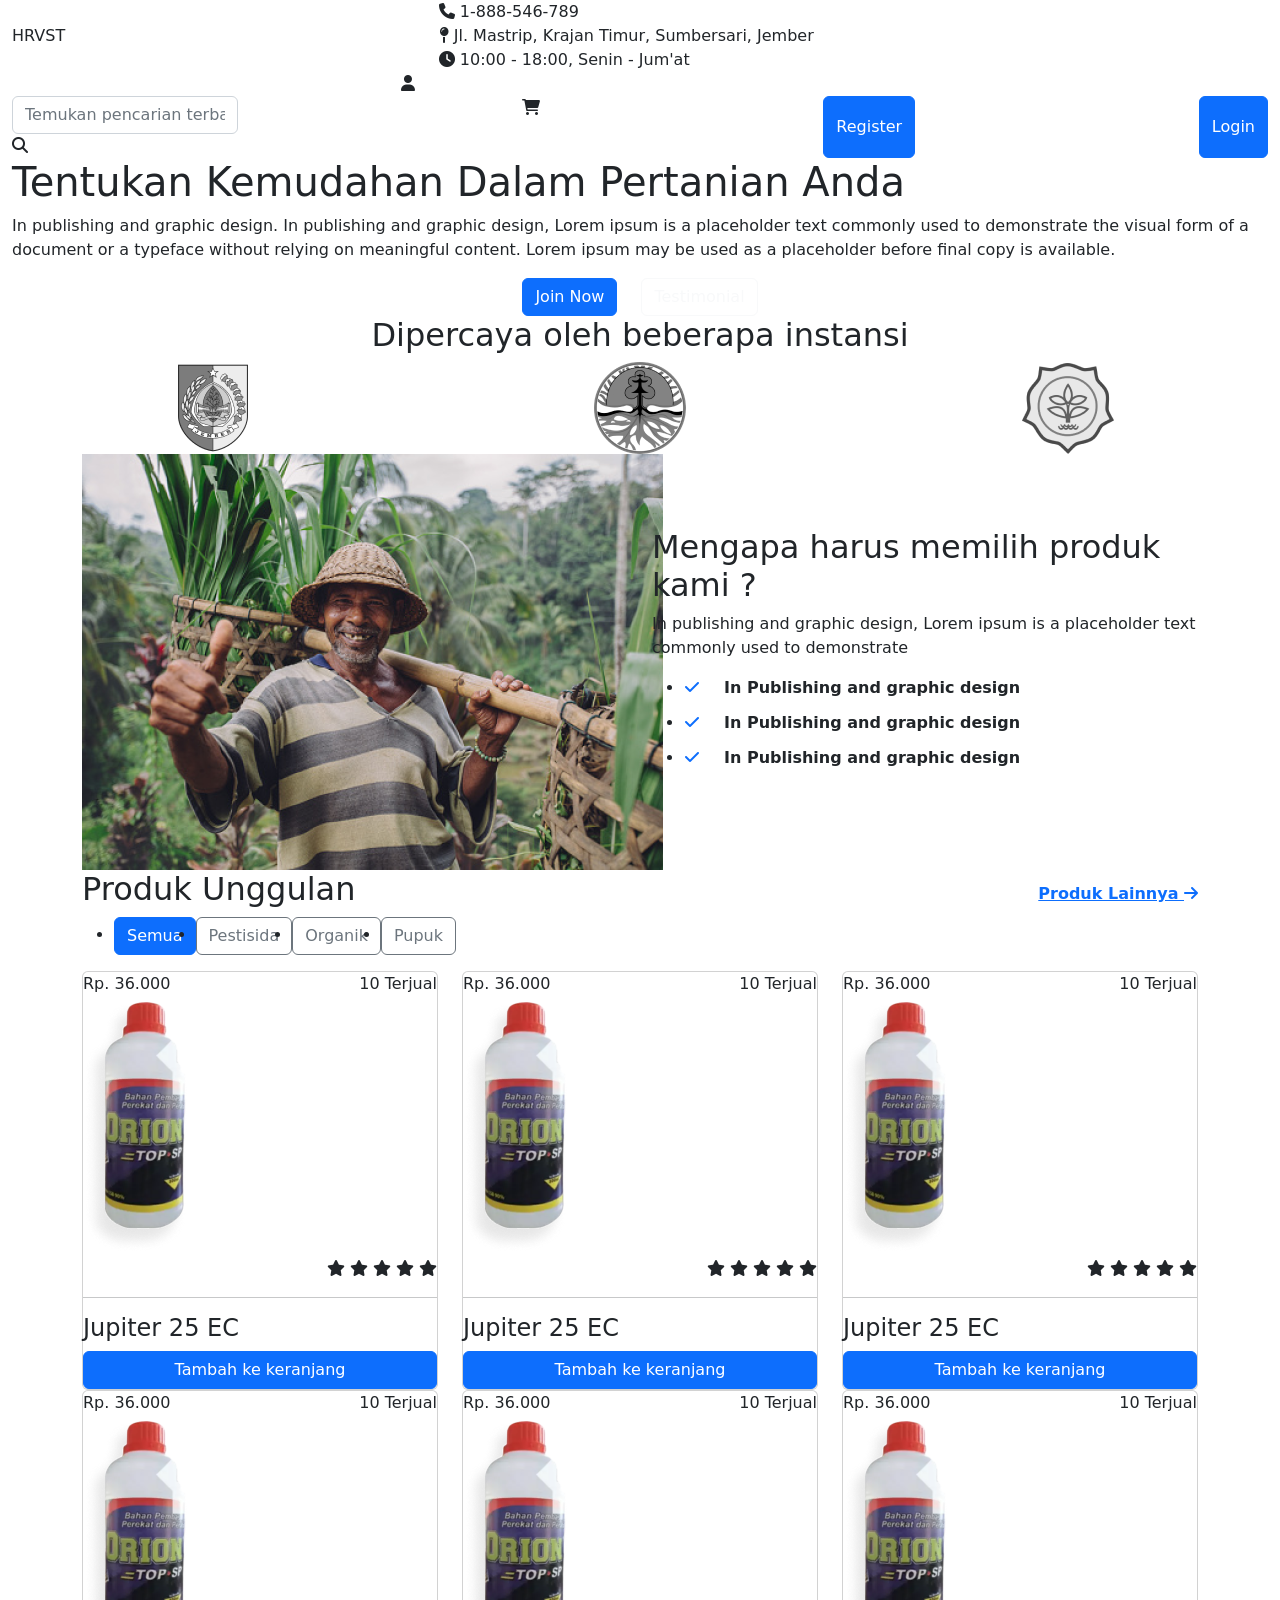
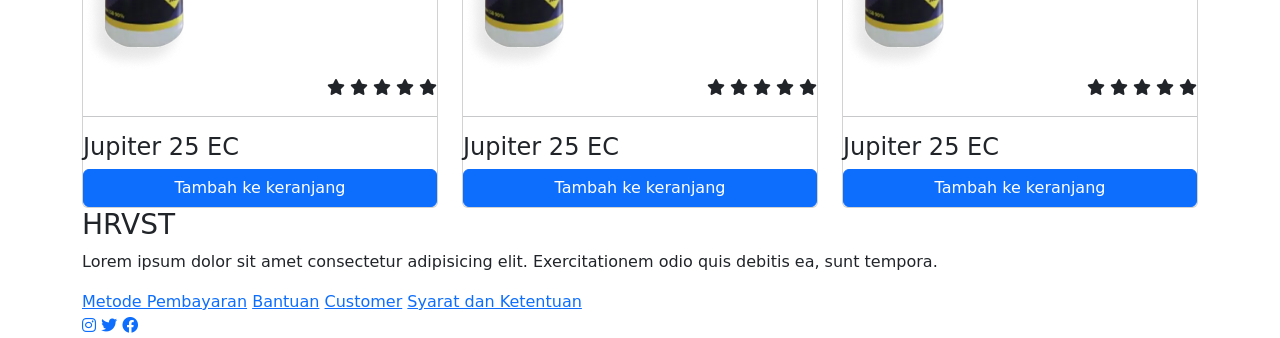
==== index.html @ 687d86bf "change permission" ====
<!DOCTYPE html>
<html lang="en">

<head>
    <meta charset="UTF-8">
    <meta http-equiv="X-UA-Compatible" content="IE=edge">
    <meta name="viewport" content="width=device-width, initial-scale=1.0">
    <title>Beranda | E-Commerce</title>
    <!-- Stylesheets -->
    <link rel="stylesheet" href="./dist/fontawesome/css/fontawesome.css">
    <link rel="stylesheet" href="./dist/fontawesome/css/brands.css">
    <link rel="stylesheet" href="./dist/fontawesome/css/solid.css">
    <link rel="stylesheet" href="./dist/bootstrap/css/bootstrap.css">
    <link rel="stylesheet" href="./styles.css">

    <!-- Scripts -->
    <script src="./dist/bootstrap/js/bootstrap.min.js"></script>
</head>

<body>
    <header id="header">
        <div class="container-fluid mx-auto">
            <div class="topbar row align-items-center justify-content-between">
                <div class="col-lg-4 col-4 ">
                    <div class="logo">HRVST</div>
                </div>
                <div class="col-lg-8  header-info-list">
                    <div class="header-info-item">
                        <i class="fa fa-phone"></i>
                        <span>1-888-546-789</span>
                    </div>
                    <div class="header-info-item">
                        <i class="fa fa-map-pin"></i>
                        <span>Jl. Mastrip, Krajan Timur, Sumbersari, Jember</span>
                    </div>
                    <div class="header-info-item">
                        <i class="fa fa-clock"></i>
                        <span> 10:00 - 18:00, Senin - Jum'at</span>
                    </div>
                </div>
                <div class="col-lg-4 col-4 text-end lg-hidden">
                    <span class="avatar-dropdown">
                        <i class="fa fa-user"></i>
                    </span>
                </div>
            </div>
        </div>
    </header>
    <main id="home">
        <section class="hero">
            <div class="container-fluid">
                <div class="hero-topbar row">
                    <div class="col-lg-12 d-flex justify-content-between">
                        <div class=" search-form">
                            <input type="text" name="search" id="search" class="search-input form-control"
                                placeholder="Temukan pencarian terbaik hanya di hrvst">
                            <span class="text-dark">
                                <i class="fa fa-search"></i>
                            </span>
                        </div>
                        <span class="cart-icon text-dark sm-hidden">
                            <i class="fa fa-shopping-cart"></i>
                        </span>
                        <button class="btn btn-primary sm-hidden">Register</button>
                        <button class="btn btn-primary sm-hidden">Login</button>
                    </div>
                </div>
                <div class="row hero-content">
                    <div class="col">
                        <h1>Tentukan Kemudahan Dalam Pertanian Anda</h1>
                        <p>In publishing and graphic design. In publishing and graphic design, Lorem ipsum is a
                            placeholder text commonly used to demonstrate the visual form of a document or a
                            typeface without relying on meaningful content. Lorem ipsum may be used as a placeholder
                            before final copy is available.</p>
                        <div class="d-flex justify-content-center gap-4">
                            <button class="btn btn-primary">Join Now</button>
                            <button class="btn btn-outline-light">Testimonial</button>
                        </div>
                    </div>
                </div>
            </div>
        </section>
        <section class="sponsored">
            <div class="container">
                <div class="row text-center">
                    <div class="col-12">
                        <h2 class="text-title-h2">Dipercaya oleh beberapa instansi</h2>
                    </div>
                </div>
                <div class="row justify-content-between align-items-center text-center">
                    <div class=" col-3">
                        <img class="sponsored-img" src="./assets/images/logo-jember-bw.png" alt="logo jember">
                    </div>
                    <div class="col-3">
                        <img class="sponsored-img"
                            src="./assets/images/logo-kementerian-lingkungan-hidup-dan-kehutanan.png"
                            alt="logo kementerian lingkungan hidup dan kehutanan jember">
                    </div>
                    <div class="col-3">
                        <img class="sponsored-img" src="./assets/images/logo-kementerian-pertanian-bw.png"
                            alt="logo kementerian pertanian jember">
                    </div>
                </div>
            </div>
        </section>
        <section class="why-choose-us">
            <div class="container">
                <div class="row align-items-center justify-content-center">
                    <div class=" col-lg-6 md:col-lg-12">
                        <div class="img-wrapper">
                            <img src="assets/images/photo-section.png" class="section-photo" alt="kenapa-memilih-kami">
                        </div>
                    </div>
                    <div class="col-lg-6 md:col-lg-12">
                        <h2>Mengapa harus memilih produk kami ?</h2>
                        <p>In publishing and graphic design, Lorem ipsum is a placeholder text commonly used to
                            demonstrate</p>
                        <ul class="why-choose-us-list">
                            <li><i class="fa fa-check text-primary me-4 mb-3"></i><span class="fw-semibold">In
                                    Publishing and graphic
                                    design</span>
                            </li>
                            <li>
                                <i class="fa fa-check text-primary me-4 mb-3"></i><span class="fw-semibold">In
                                    Publishing and graphic
                                    design</span>
                            </li>
                            <li>
                                <i class="fa fa-check text-primary me-4 mb-3"></i><span class="fw-semibold">In
                                    Publishing and graphic
                                    design</span>
                            </li>
                        </ul>
                    </div>
                </div>
            </div>
        </section>
        <section class="product-home">
            <div class="container">
                <div class="row">
                    <div class="col-6">
                        <h2 class="product-title">Produk Unggulan</h2>
                    </div>
                    <div class="col-6 d-flex align-items-center justify-content-end"><a href="#">
                            <span class="text-primary fw-semibold">Produk Lainnya <i
                                    class="fa fa-arrow-right"></i></span>
                        </a></div>
                </div>
                <div class="row">
                    <div class="col-2">
                        <ul class="d-flex list-category">
                            <li>
                                <button class="btn btn-primary">Semua</button>
                            </li>
                            <li>
                                <button class="btn btn-outline-secondary">Pestisida</button>
                            </li>
                            <li>
                                <button class="btn btn-outline-secondary">Organik</button>
                            </li>
                            <li>
                                <button class="btn btn-outline-secondary">Pupuk</button>
                            </li>
                        </ul>
                    </div>
                </div>
                <div class="row">
                    <div class="col-lg-4 col-12">
                        <div class="card product-card">
                            <div class="d-flex justify-content-between align-items-center">
                                <div class="product-price">Rp. 36.000</div>
                                <div class="product-sale">10 Terjual</div>
                            </div>
                            <div class="product-image">
                                <img src="./assets/images/item-1.png" alt="product 1">
                            </div>
                            <div class="product-rating text-end">
                                <i class="fa fa-star"></i>
                                <i class="fa fa-star"></i>
                                <i class="fa fa-star"></i>
                                <i class="fa fa-star"></i>
                                <i class="fa fa-star"></i>
                            </div>
                            <hr>
                            <h4 class="product-name">Jupiter 25 EC</h4>
                            <button class="btn btn-primary">Tambah ke keranjang</button>
                        </div>
                    </div>
                    <div class="col-lg-4 col-12">
                        <div class="card product-card">
                            <div class="d-flex justify-content-between align-items-center">
                                <div class="product-price">Rp. 36.000</div>
                                <div class="product-sale">10 Terjual</div>
                            </div>
                            <div class="product-image">
                                <img src="./assets/images/item-1.png" alt="product 1">
                            </div>
                            <div class="product-rating text-end">
                                <i class="fa fa-star"></i>
                                <i class="fa fa-star"></i>
                                <i class="fa fa-star"></i>
                                <i class="fa fa-star"></i>
                                <i class="fa fa-star"></i>
                            </div>
                            <hr>
                            <h4 class="product-name">Jupiter 25 EC</h4>
                            <button class="btn btn-primary">Tambah ke keranjang</button>
                        </div>
                    </div>
                    <div class="col-lg-4 col-12">
                        <div class="card product-card">
                            <div class="d-flex justify-content-between align-items-center">
                                <div class="product-price">Rp. 36.000</div>
                                <div class="product-sale">10 Terjual</div>
                            </div>
                            <div class="product-image">
                                <img src="./assets/images/item-1.png" alt="product 1">
                            </div>
                            <div class="product-rating text-end">
                                <i class="fa fa-star"></i>
                                <i class="fa fa-star"></i>
                                <i class="fa fa-star"></i>
                                <i class="fa fa-star"></i>
                                <i class="fa fa-star"></i>
                            </div>
                            <hr>
                            <h4 class="product-name">Jupiter 25 EC</h4>
                            <button class="btn btn-primary">Tambah ke keranjang</button>
                        </div>
                    </div>
                    <div class="col-lg-4 col-12">
                        <div class="card product-card">
                            <div class="d-flex justify-content-between align-items-center">
                                <div class="product-price">Rp. 36.000</div>
                                <div class="product-sale">10 Terjual</div>
                            </div>
                            <div class="product-image">
                                <img src="./assets/images/item-1.png" alt="product 1">
                            </div>
                            <div class="product-rating text-end">
                                <i class="fa fa-star"></i>
                                <i class="fa fa-star"></i>
                                <i class="fa fa-star"></i>
                                <i class="fa fa-star"></i>
                                <i class="fa fa-star"></i>
                            </div>
                            <hr>
                            <h4 class="product-name">Jupiter 25 EC</h4>
                            <button class="btn btn-primary">Tambah ke keranjang</button>
                        </div>
                    </div>
                    <div class="col-lg-4 col-12">
                        <div class="card product-card">
                            <div class="d-flex justify-content-between align-items-center">
                                <div class="product-price">Rp. 36.000</div>
                                <div class="product-sale">10 Terjual</div>
                            </div>
                            <div class="product-image">
                                <img src="./assets/images/item-1.png" alt="product 1">
                            </div>
                            <div class="product-rating text-end">
                                <i class="fa fa-star"></i>
                                <i class="fa fa-star"></i>
                                <i class="fa fa-star"></i>
                                <i class="fa fa-star"></i>
                                <i class="fa fa-star"></i>
                            </div>
                            <hr>
                            <h4 class="product-name">Jupiter 25 EC</h4>
                            <button class="btn btn-primary">Tambah ke keranjang</button>
                        </div>
                    </div>
                    <div class="col-lg-4 col-12">
                        <div class="card product-card">
                            <div class="d-flex justify-content-between align-items-center">
                                <div class="product-price">Rp. 36.000</div>
                                <div class="product-sale">10 Terjual</div>
                            </div>
                            <div class="product-image">
                                <img src="./assets/images/item-1.png" alt="product 1">
                            </div>
                            <div class="product-rating text-end">
                                <i class="fa fa-star"></i>
                                <i class="fa fa-star"></i>
                                <i class="fa fa-star"></i>
                                <i class="fa fa-star"></i>
                                <i class="fa fa-star"></i>
                            </div>
                            <hr>
                            <h4 class="product-name">Jupiter 25 EC</h4>
                            <button class="btn btn-primary">Tambah ke keranjang</button>
                        </div>
                    </div>
                </div>
            </div>
        </section>
    </main>
    <footer id="footer">
        <div class="container">
            <div class="row">
                <h3 class="footer-logo">HRVST</h3>
                <p class="footer-desc">Lorem ipsum dolor sit amet consectetur adipisicing elit. Exercitationem odio quis
                    debitis ea, sunt
                    tempora.</p>
                <div class="footer-links">
                    <a class="footer-link-item" href="#">Metode Pembayaran</a>
                    <a class="footer-link-item" href="#">Bantuan</a>
                    <a class="footer-link-item" href="#">Customer</a>
                    <a class="footer-link-item" href="#">Syarat dan Ketentuan</a>
                </div>
                <div class="footer-social">
                    <a class="footer-link-social" href="#"><i class="fa-brands fa-instagram"></i></a>
                    <a class="footer-link-social" href="#"><i class="fa-brands fa-twitter"></i></a>
                    <a class="footer-link-social" href="#"><i class="fa-brands fa-facebook"></i></a>
                </div>
            </div>
        </div>
    </footer>
</body>

</html>
---- dist/fontawesome/css/brands.css ----
/*!
 * Font Awesome Free 6.2.0 by @fontawesome - https://fontawesome.com
 * License - https://fontawesome.com/license/free (Icons: CC BY 4.0, Fonts: SIL OFL 1.1, Code: MIT License)
 * Copyright 2022 Fonticons, Inc.
 */
:root, :host {
  --fa-style-family-brands: 'Font Awesome 6 Brands';
  --fa-font-brands: normal 400 1em/1 'Font Awesome 6 Brands'; }

@font-face {
  font-family: 'Font Awesome 6 Brands';
  font-style: normal;
  font-weight: 400;
  font-display: block;
  src: url("../webfonts/fa-brands-400.woff2") format("woff2"), url("../webfonts/fa-brands-400.ttf") format("truetype"); }

.fab,
.fa-brands {
  font-weight: 400; }

.fa-monero:before {
  content: "\f3d0"; }

.fa-hooli:before {
  content: "\f427"; }

.fa-yelp:before {
  content: "\f1e9"; }

.fa-cc-visa:before {
  content: "\f1f0"; }

.fa-lastfm:before {
  content: "\f202"; }

.fa-shopware:before {
  content: "\f5b5"; }

.fa-creative-commons-nc:before {
  content: "\f4e8"; }

.fa-aws:before {
  content: "\f375"; }

.fa-redhat:before {
  content: "\f7bc"; }

.fa-yoast:before {
  content: "\f2b1"; }

.fa-cloudflare:before {
  content: "\e07d"; }

.fa-ups:before {
  content: "\f7e0"; }

.fa-wpexplorer:before {
  content: "\f2de"; }

.fa-dyalog:before {
  content: "\f399"; }

.fa-bity:before {
  content: "\f37a"; }

.fa-stackpath:before {
  content: "\f842"; }

.fa-buysellads:before {
  content: "\f20d"; }

.fa-first-order:before {
  content: "\f2b0"; }

.fa-modx:before {
  content: "\f285"; }

.fa-guilded:before {
  content: "\e07e"; }

.fa-vnv:before {
  content: "\f40b"; }

.fa-square-js:before {
  content: "\f3b9"; }

.fa-js-square:before {
  content: "\f3b9"; }

.fa-microsoft:before {
  content: "\f3ca"; }

.fa-qq:before {
  content: "\f1d6"; }

.fa-orcid:before {
  content: "\f8d2"; }

.fa-java:before {
  content: "\f4e4"; }

.fa-invision:before {
  content: "\f7b0"; }

.fa-creative-commons-pd-alt:before {
  content: "\f4ed"; }

.fa-centercode:before {
  content: "\f380"; }

.fa-glide-g:before {
  content: "\f2a6"; }

.fa-drupal:before {
  content: "\f1a9"; }

.fa-hire-a-helper:before {
  content: "\f3b0"; }

.fa-creative-commons-by:before {
  content: "\f4e7"; }

.fa-unity:before {
  content: "\e049"; }

.fa-whmcs:before {
  content: "\f40d"; }

.fa-rocketchat:before {
  content: "\f3e8"; }

.fa-vk:before {
  content: "\f189"; }

.fa-untappd:before {
  content: "\f405"; }

.fa-mailchimp:before {
  content: "\f59e"; }

.fa-css3-alt:before {
  content: "\f38b"; }

.fa-square-reddit:before {
  content: "\f1a2"; }

.fa-reddit-square:before {
  content: "\f1a2"; }

.fa-vimeo-v:before {
  content: "\f27d"; }

.fa-contao:before {
  content: "\f26d"; }

.fa-square-font-awesome:before {
  content: "\e5ad"; }

.fa-deskpro:before {
  content: "\f38f"; }

.fa-sistrix:before {
  content: "\f3ee"; }

.fa-square-instagram:before {
  content: "\e055"; }

.fa-instagram-square:before {
  content: "\e055"; }

.fa-battle-net:before {
  content: "\f835"; }

.fa-the-red-yeti:before {
  content: "\f69d"; }

.fa-square-hacker-news:before {
  content: "\f3af"; }

.fa-hacker-news-square:before {
  content: "\f3af"; }

.fa-edge:before {
  content: "\f282"; }

.fa-napster:before {
  content: "\f3d2"; }

.fa-square-snapchat:before {
  content: "\f2ad"; }

.fa-snapchat-square:before {
  content: "\f2ad"; }

.fa-google-plus-g:before {
  content: "\f0d5"; }

.fa-artstation:before {
  content: "\f77a"; }

.fa-markdown:before {
  content: "\f60f"; }

.fa-sourcetree:before {
  content: "\f7d3"; }

.fa-google-plus:before {
  content: "\f2b3"; }

.fa-diaspora:before {
  content: "\f791"; }

.fa-foursquare:before {
  content: "\f180"; }

.fa-stack-overflow:before {
  content: "\f16c"; }

.fa-github-alt:before {
  content: "\f113"; }

.fa-phoenix-squadron:before {
  content: "\f511"; }

.fa-pagelines:before {
  content: "\f18c"; }

.fa-algolia:before {
  content: "\f36c"; }

.fa-red-river:before {
  content: "\f3e3"; }

.fa-creative-commons-sa:before {
  content: "\f4ef"; }

.fa-safari:before {
  content: "\f267"; }

.fa-google:before {
  content: "\f1a0"; }

.fa-square-font-awesome-stroke:before {
  content: "\f35c"; }

.fa-font-awesome-alt:before {
  content: "\f35c"; }

.fa-atlassian:before {
  content: "\f77b"; }

.fa-linkedin-in:before {
  content: "\f0e1"; }

.fa-digital-ocean:before {
  content: "\f391"; }

.fa-nimblr:before {
  content: "\f5a8"; }

.fa-chromecast:before {
  content: "\f838"; }

.fa-evernote:before {
  content: "\f839"; }

.fa-hacker-news:before {
  content: "\f1d4"; }

.fa-creative-commons-sampling:before {
  content: "\f4f0"; }

.fa-adversal:before {
  content: "\f36a"; }

.fa-creative-commons:before {
  content: "\f25e"; }

.fa-watchman-monitoring:before {
  content: "\e087"; }

.fa-fonticons:before {
  content: "\f280"; }

.fa-weixin:before {
  content: "\f1d7"; }

.fa-shirtsinbulk:before {
  content: "\f214"; }

.fa-codepen:before {
  content: "\f1cb"; }

.fa-git-alt:before {
  content: "\f841"; }

.fa-lyft:before {
  content: "\f3c3"; }

.fa-rev:before {
  content: "\f5b2"; }

.fa-windows:before {
  content: "\f17a"; }

.fa-wizards-of-the-coast:before {
  content: "\f730"; }

.fa-square-viadeo:before {
  content: "\f2aa"; }

.fa-viadeo-square:before {
  content: "\f2aa"; }

.fa-meetup:before {
  content: "\f2e0"; }

.fa-centos:before {
  content: "\f789"; }

.fa-adn:before {
  content: "\f170"; }

.fa-cloudsmith:before {
  content: "\f384"; }

.fa-pied-piper-alt:before {
  content: "\f1a8"; }

.fa-square-dribbble:before {
  content: "\f397"; }

.fa-dribbble-square:before {
  content: "\f397"; }

.fa-codiepie:before {
  content: "\f284"; }

.fa-node:before {
  content: "\f419"; }

.fa-mix:before {
  content: "\f3cb"; }

.fa-steam:before {
  content: "\f1b6"; }

.fa-cc-apple-pay:before {
  content: "\f416"; }

.fa-scribd:before {
  content: "\f28a"; }

.fa-openid:before {
  content: "\f19b"; }

.fa-instalod:before {
  content: "\e081"; }

.fa-expeditedssl:before {
  content: "\f23e"; }

.fa-sellcast:before {
  content: "\f2da"; }

.fa-square-twitter:before {
  content: "\f081"; }

.fa-twitter-square:before {
  content: "\f081"; }

.fa-r-project:before {
  content: "\f4f7"; }

.fa-delicious:before {
  content: "\f1a5"; }

.fa-freebsd:before {
  content: "\f3a4"; }

.fa-vuejs:before {
  content: "\f41f"; }

.fa-accusoft:before {
  content: "\f369"; }

.fa-ioxhost:before {
  content: "\f208"; }

.fa-fonticons-fi:before {
  content: "\f3a2"; }

.fa-app-store:before {
  content: "\f36f"; }

.fa-cc-mastercard:before {
  content: "\f1f1"; }

.fa-itunes-note:before {
  content: "\f3b5"; }

.fa-golang:before {
  content: "\e40f"; }

.fa-kickstarter:before {
  content: "\f3bb"; }

.fa-grav:before {
  content: "\f2d6"; }

.fa-weibo:before {
  content: "\f18a"; }

.fa-uncharted:before {
  content: "\e084"; }

.fa-firstdraft:before {
  content: "\f3a1"; }

.fa-square-youtube:before {
  content: "\f431"; }

.fa-youtube-square:before {
  content: "\f431"; }

.fa-wikipedia-w:before {
  content: "\f266"; }

.fa-wpressr:before {
  content: "\f3e4"; }

.fa-rendact:before {
  content: "\f3e4"; }

.fa-angellist:before {
  content: "\f209"; }

.fa-galactic-republic:before {
  content: "\f50c"; }

.fa-nfc-directional:before {
  content: "\e530"; }

.fa-skype:before {
  content: "\f17e"; }

.fa-joget:before {
  content: "\f3b7"; }

.fa-fedora:before {
  content: "\f798"; }

.fa-stripe-s:before {
  content: "\f42a"; }

.fa-meta:before {
  content: "\e49b"; }

.fa-laravel:before {
  content: "\f3bd"; }

.fa-hotjar:before {
  content: "\f3b1"; }

.fa-bluetooth-b:before {
  content: "\f294"; }

.fa-sticker-mule:before {
  content: "\f3f7"; }

.fa-creative-commons-zero:before {
  content: "\f4f3"; }

.fa-hips:before {
  content: "\f452"; }

.fa-behance:before {
  content: "\f1b4"; }

.fa-reddit:before {
  content: "\f1a1"; }

.fa-discord:before {
  content: "\f392"; }

.fa-chrome:before {
  content: "\f268"; }

.fa-app-store-ios:before {
  content: "\f370"; }

.fa-cc-discover:before {
  content: "\f1f2"; }

.fa-wpbeginner:before {
  content: "\f297"; }

.fa-confluence:before {
  content: "\f78d"; }

.fa-mdb:before {
  content: "\f8ca"; }

.fa-dochub:before {
  content: "\f394"; }

.fa-accessible-icon:before {
  content: "\f368"; }

.fa-ebay:before {
  content: "\f4f4"; }

.fa-amazon:before {
  content: "\f270"; }

.fa-unsplash:before {
  content: "\e07c"; }

.fa-yarn:before {
  content: "\f7e3"; }

.fa-square-steam:before {
  content: "\f1b7"; }

.fa-steam-square:before {
  content: "\f1b7"; }

.fa-500px:before {
  content: "\f26e"; }

.fa-square-vimeo:before {
  content: "\f194"; }

.fa-vimeo-square:before {
  content: "\f194"; }

.fa-asymmetrik:before {
  content: "\f372"; }

.fa-font-awesome:before {
  content: "\f2b4"; }

.fa-font-awesome-flag:before {
  content: "\f2b4"; }

.fa-font-awesome-logo-full:before {
  content: "\f2b4"; }

.fa-gratipay:before {
  content: "\f184"; }

.fa-apple:before {
  content: "\f179"; }

.fa-hive:before {
  content: "\e07f"; }

.fa-gitkraken:before {
  content: "\f3a6"; }

.fa-keybase:before {
  content: "\f4f5"; }

.fa-apple-pay:before {
  content: "\f415"; }

.fa-padlet:before {
  content: "\e4a0"; }

.fa-amazon-pay:before {
  content: "\f42c"; }

.fa-square-github:before {
  content: "\f092"; }

.fa-github-square:before {
  content: "\f092"; }

.fa-stumbleupon:before {
  content: "\f1a4"; }

.fa-fedex:before {
  content: "\f797"; }

.fa-phoenix-framework:before {
  content: "\f3dc"; }

.fa-shopify:before {
  content: "\e057"; }

.fa-neos:before {
  content: "\f612"; }

.fa-hackerrank:before {
  content: "\f5f7"; }

.fa-researchgate:before {
  content: "\f4f8"; }

.fa-swift:before {
  content: "\f8e1"; }

.fa-angular:before {
  content: "\f420"; }

.fa-speakap:before {
  content: "\f3f3"; }

.fa-angrycreative:before {
  content: "\f36e"; }

.fa-y-combinator:before {
  content: "\f23b"; }

.fa-empire:before {
  content: "\f1d1"; }

.fa-envira:before {
  content: "\f299"; }

.fa-square-gitlab:before {
  content: "\e5ae"; }

.fa-gitlab-square:before {
  content: "\e5ae"; }

.fa-studiovinari:before {
  content: "\f3f8"; }

.fa-pied-piper:before {
  content: "\f2ae"; }

.fa-wordpress:before {
  content: "\f19a"; }

.fa-product-hunt:before {
  content: "\f288"; }

.fa-firefox:before {
  content: "\f269"; }

.fa-linode:before {
  content: "\f2b8"; }

.fa-goodreads:before {
  content: "\f3a8"; }

.fa-square-odnoklassniki:before {
  content: "\f264"; }

.fa-odnoklassniki-square:before {
  content: "\f264"; }

.fa-jsfiddle:before {
  content: "\f1cc"; }

.fa-sith:before {
  content: "\f512"; }

.fa-themeisle:before {
  content: "\f2b2"; }

.fa-page4:before {
  content: "\f3d7"; }

.fa-hashnode:before {
  content: "\e499"; }

.fa-react:before {
  content: "\f41b"; }

.fa-cc-paypal:before {
  content: "\f1f4"; }

.fa-squarespace:before {
  content: "\f5be"; }

.fa-cc-stripe:before {
  content: "\f1f5"; }

.fa-creative-commons-share:before {
  content: "\f4f2"; }

.fa-bitcoin:before {
  content: "\f379"; }

.fa-keycdn:before {
  content: "\f3ba"; }

.fa-opera:before {
  content: "\f26a"; }

.fa-itch-io:before {
  content: "\f83a"; }

.fa-umbraco:before {
  content: "\f8e8"; }

.fa-galactic-senate:before {
  content: "\f50d"; }

.fa-ubuntu:before {
  content: "\f7df"; }

.fa-draft2digital:before {
  content: "\f396"; }

.fa-stripe:before {
  content: "\f429"; }

.fa-houzz:before {
  content: "\f27c"; }

.fa-gg:before {
  content: "\f260"; }

.fa-dhl:before {
  content: "\f790"; }

.fa-square-pinterest:before {
  content: "\f0d3"; }

.fa-pinterest-square:before {
  content: "\f0d3"; }

.fa-xing:before {
  content: "\f168"; }

.fa-blackberry:before {
  content: "\f37b"; }

.fa-creative-commons-pd:before {
  content: "\f4ec"; }

.fa-playstation:before {
  content: "\f3df"; }

.fa-quinscape:before {
  content: "\f459"; }

.fa-less:before {
  content: "\f41d"; }

.fa-blogger-b:before {
  content: "\f37d"; }

.fa-opencart:before {
  content: "\f23d"; }

.fa-vine:before {
  content: "\f1ca"; }

.fa-paypal:before {
  content: "\f1ed"; }

.fa-gitlab:before {
  content: "\f296"; }

.fa-typo3:before {
  content: "\f42b"; }

.fa-reddit-alien:before {
  content: "\f281"; }

.fa-yahoo:before {
  content: "\f19e"; }

.fa-dailymotion:before {
  content: "\e052"; }

.fa-affiliatetheme:before {
  content: "\f36b"; }

.fa-pied-piper-pp:before {
  content: "\f1a7"; }

.fa-bootstrap:before {
  content: "\f836"; }

.fa-odnoklassniki:before {
  content: "\f263"; }

.fa-nfc-symbol:before {
  content: "\e531"; }

.fa-ethereum:before {
  content: "\f42e"; }

.fa-speaker-deck:before {
  content: "\f83c"; }

.fa-creative-commons-nc-eu:before {
  content: "\f4e9"; }

.fa-patreon:before {
  content: "\f3d9"; }

.fa-avianex:before {
  content: "\f374"; }

.fa-ello:before {
  content: "\f5f1"; }

.fa-gofore:before {
  content: "\f3a7"; }

.fa-bimobject:before {
  content: "\f378"; }

.fa-facebook-f:before {
  content: "\f39e"; }

.fa-square-google-plus:before {
  content: "\f0d4"; }

.fa-google-plus-square:before {
  content: "\f0d4"; }

.fa-mandalorian:before {
  content: "\f50f"; }

.fa-first-order-alt:before {
  content: "\f50a"; }

.fa-osi:before {
  content: "\f41a"; }

.fa-google-wallet:before {
  content: "\f1ee"; }

.fa-d-and-d-beyond:before {
  content: "\f6ca"; }

.fa-periscope:before {
  content: "\f3da"; }

.fa-fulcrum:before {
  content: "\f50b"; }

.fa-cloudscale:before {
  content: "\f383"; }

.fa-forumbee:before {
  content: "\f211"; }

.fa-mizuni:before {
  content: "\f3cc"; }

.fa-schlix:before {
  content: "\f3ea"; }

.fa-square-xing:before {
  content: "\f169"; }

.fa-xing-square:before {
  content: "\f169"; }

.fa-bandcamp:before {
  content: "\f2d5"; }

.fa-wpforms:before {
  content: "\f298"; }

.fa-cloudversify:before {
  content: "\f385"; }

.fa-usps:before {
  content: "\f7e1"; }

.fa-megaport:before {
  content: "\f5a3"; }

.fa-magento:before {
  content: "\f3c4"; }

.fa-spotify:before {
  content: "\f1bc"; }

.fa-optin-monster:before {
  content: "\f23c"; }

.fa-fly:before {
  content: "\f417"; }

.fa-aviato:before {
  content: "\f421"; }

.fa-itunes:before {
  content: "\f3b4"; }

.fa-cuttlefish:before {
  content: "\f38c"; }

.fa-blogger:before {
  content: "\f37c"; }

.fa-flickr:before {
  content: "\f16e"; }

.fa-viber:before {
  content: "\f409"; }

.fa-soundcloud:before {
  content: "\f1be"; }

.fa-digg:before {
  content: "\f1a6"; }

.fa-tencent-weibo:before {
  content: "\f1d5"; }

.fa-symfony:before {
  content: "\f83d"; }

.fa-maxcdn:before {
  content: "\f136"; }

.fa-etsy:before {
  content: "\f2d7"; }

.fa-facebook-messenger:before {
  content: "\f39f"; }

.fa-audible:before {
  content: "\f373"; }

.fa-think-peaks:before {
  content: "\f731"; }

.fa-bilibili:before {
  content: "\e3d9"; }

.fa-erlang:before {
  content: "\f39d"; }

.fa-cotton-bureau:before {
  content: "\f89e"; }

.fa-dashcube:before {
  content: "\f210"; }

.fa-42-group:before {
  content: "\e080"; }

.fa-innosoft:before {
  content: "\e080"; }

.fa-stack-exchange:before {
  content: "\f18d"; }

.fa-elementor:before {
  content: "\f430"; }

.fa-square-pied-piper:before {
  content: "\e01e"; }

.fa-pied-piper-square:before {
  content: "\e01e"; }

.fa-creative-commons-nd:before {
  content: "\f4eb"; }

.fa-palfed:before {
  content: "\f3d8"; }

.fa-superpowers:before {
  content: "\f2dd"; }

.fa-resolving:before {
  content: "\f3e7"; }

.fa-xbox:before {
  content: "\f412"; }

.fa-searchengin:before {
  content: "\f3eb"; }

.fa-tiktok:before {
  content: "\e07b"; }

.fa-square-facebook:before {
  content: "\f082"; }

.fa-facebook-square:before {
  content: "\f082"; }

.fa-renren:before {
  content: "\f18b"; }

.fa-linux:before {
  content: "\f17c"; }

.fa-glide:before {
  content: "\f2a5"; }

.fa-linkedin:before {
  content: "\f08c"; }

.fa-hubspot:before {
  content: "\f3b2"; }

.fa-deploydog:before {
  content: "\f38e"; }

.fa-twitch:before {
  content: "\f1e8"; }

.fa-ravelry:before {
  content: "\f2d9"; }

.fa-mixer:before {
  content: "\e056"; }

.fa-square-lastfm:before {
  content: "\f203"; }

.fa-lastfm-square:before {
  content: "\f203"; }

.fa-vimeo:before {
  content: "\f40a"; }

.fa-mendeley:before {
  content: "\f7b3"; }

.fa-uniregistry:before {
  content: "\f404"; }

.fa-figma:before {
  content: "\f799"; }

.fa-creative-commons-remix:before {
  content: "\f4ee"; }

.fa-cc-amazon-pay:before {
  content: "\f42d"; }

.fa-dropbox:before {
  content: "\f16b"; }

.fa-instagram:before {
  content: "\f16d"; }

.fa-cmplid:before {
  content: "\e360"; }

.fa-facebook:before {
  content: "\f09a"; }

.fa-gripfire:before {
  content: "\f3ac"; }

.fa-jedi-order:before {
  content: "\f50e"; }

.fa-uikit:before {
  content: "\f403"; }

.fa-fort-awesome-alt:before {
  content: "\f3a3"; }

.fa-phabricator:before {
  content: "\f3db"; }

.fa-ussunnah:before {
  content: "\f407"; }

.fa-earlybirds:before {
  content: "\f39a"; }

.fa-trade-federation:before {
  content: "\f513"; }

.fa-autoprefixer:before {
  content: "\f41c"; }

.fa-whatsapp:before {
  content: "\f232"; }

.fa-slideshare:before {
  content: "\f1e7"; }

.fa-google-play:before {
  content: "\f3ab"; }

.fa-viadeo:before {
  content: "\f2a9"; }

.fa-line:before {
  content: "\f3c0"; }

.fa-google-drive:before {
  content: "\f3aa"; }

.fa-servicestack:before {
  content: "\f3ec"; }

.fa-simplybuilt:before {
  content: "\f215"; }

.fa-bitbucket:before {
  content: "\f171"; }

.fa-imdb:before {
  content: "\f2d8"; }

.fa-deezer:before {
  content: "\e077"; }

.fa-raspberry-pi:before {
  content: "\f7bb"; }

.fa-jira:before {
  content: "\f7b1"; }

.fa-docker:before {
  content: "\f395"; }

.fa-screenpal:before {
  content: "\e570"; }

.fa-bluetooth:before {
  content: "\f293"; }

.fa-gitter:before {
  content: "\f426"; }

.fa-d-and-d:before {
  content: "\f38d"; }

.fa-microblog:before {
  content: "\e01a"; }

.fa-cc-diners-club:before {
  content: "\f24c"; }

.fa-gg-circle:before {
  content: "\f261"; }

.fa-pied-piper-hat:before {
  content: "\f4e5"; }

.fa-kickstarter-k:before {
  content: "\f3bc"; }

.fa-yandex:before {
  content: "\f413"; }

.fa-readme:before {
  content: "\f4d5"; }

.fa-html5:before {
  content: "\f13b"; }

.fa-sellsy:before {
  content: "\f213"; }

.fa-sass:before {
  content: "\f41e"; }

.fa-wirsindhandwerk:before {
  content: "\e2d0"; }

.fa-wsh:before {
  content: "\e2d0"; }

.fa-buromobelexperte:before {
  content: "\f37f"; }

.fa-salesforce:before {
  content: "\f83b"; }

.fa-octopus-deploy:before {
  content: "\e082"; }

.fa-medapps:before {
  content: "\f3c6"; }

.fa-ns8:before {
  content: "\f3d5"; }

.fa-pinterest-p:before {
  content: "\f231"; }

.fa-apper:before {
  content: "\f371"; }

.fa-fort-awesome:before {
  content: "\f286"; }

.fa-waze:before {
  content: "\f83f"; }

.fa-cc-jcb:before {
  content: "\f24b"; }

.fa-snapchat:before {
  content: "\f2ab"; }

.fa-snapchat-ghost:before {
  content: "\f2ab"; }

.fa-fantasy-flight-games:before {
  content: "\f6dc"; }

.fa-rust:before {
  content: "\e07a"; }

.fa-wix:before {
  content: "\f5cf"; }

.fa-square-behance:before {
  content: "\f1b5"; }

.fa-behance-square:before {
  content: "\f1b5"; }

.fa-supple:before {
  content: "\f3f9"; }

.fa-rebel:before {
  content: "\f1d0"; }

.fa-css3:before {
  content: "\f13c"; }

.fa-staylinked:before {
  content: "\f3f5"; }

.fa-kaggle:before {
  content: "\f5fa"; }

.fa-space-awesome:before {
  content: "\e5ac"; }

.fa-deviantart:before {
  content: "\f1bd"; }

.fa-cpanel:before {
  content: "\f388"; }

.fa-goodreads-g:before {
  content: "\f3a9"; }

.fa-square-git:before {
  content: "\f1d2"; }

.fa-git-square:before {
  content: "\f1d2"; }

.fa-square-tumblr:before {
  content: "\f174"; }

.fa-tumblr-square:before {
  content: "\f174"; }

.fa-trello:before {
  content: "\f181"; }

.fa-creative-commons-nc-jp:before {
  content: "\f4ea"; }

.fa-get-pocket:before {
  content: "\f265"; }

.fa-perbyte:before {
  content: "\e083"; }

.fa-grunt:before {
  content: "\f3ad"; }

.fa-weebly:before {
  content: "\f5cc"; }

.fa-connectdevelop:before {
  content: "\f20e"; }

.fa-leanpub:before {
  content: "\f212"; }

.fa-black-tie:before {
  content: "\f27e"; }

.fa-themeco:before {
  content: "\f5c6"; }

.fa-python:before {
  content: "\f3e2"; }

.fa-android:before {
  content: "\f17b"; }

.fa-bots:before {
  content: "\e340"; }

.fa-free-code-camp:before {
  content: "\f2c5"; }

.fa-hornbill:before {
  content: "\f592"; }

.fa-js:before {
  content: "\f3b8"; }

.fa-ideal:before {
  content: "\e013"; }

.fa-git:before {
  content: "\f1d3"; }

.fa-dev:before {
  content: "\f6cc"; }

.fa-sketch:before {
  content: "\f7c6"; }

.fa-yandex-international:before {
  content: "\f414"; }

.fa-cc-amex:before {
  content: "\f1f3"; }

.fa-uber:before {
  content: "\f402"; }

.fa-github:before {
  content: "\f09b"; }

.fa-php:before {
  content: "\f457"; }

.fa-alipay:before {
  content: "\f642"; }

.fa-youtube:before {
  content: "\f167"; }

.fa-skyatlas:before {
  content: "\f216"; }

.fa-firefox-browser:before {
  content: "\e007"; }

.fa-replyd:before {
  content: "\f3e6"; }

.fa-suse:before {
  content: "\f7d6"; }

.fa-jenkins:before {
  content: "\f3b6"; }

.fa-twitter:before {
  content: "\f099"; }

.fa-rockrms:before {
  content: "\f3e9"; }

.fa-pinterest:before {
  content: "\f0d2"; }

.fa-buffer:before {
  content: "\f837"; }

.fa-npm:before {
  content: "\f3d4"; }

.fa-yammer:before {
  content: "\f840"; }

.fa-btc:before {
  content: "\f15a"; }

.fa-dribbble:before {
  content: "\f17d"; }

.fa-stumbleupon-circle:before {
  content: "\f1a3"; }

.fa-internet-explorer:before {
  content: "\f26b"; }

.fa-telegram:before {
  content: "\f2c6"; }

.fa-telegram-plane:before {
  content: "\f2c6"; }

.fa-old-republic:before {
  content: "\f510"; }

.fa-square-whatsapp:before {
  content: "\f40c"; }

.fa-whatsapp-square:before {
  content: "\f40c"; }

.fa-node-js:before {
  content: "\f3d3"; }

.fa-edge-legacy:before {
  content: "\e078"; }

.fa-slack:before {
  content: "\f198"; }

.fa-slack-hash:before {
  content: "\f198"; }

.fa-medrt:before {
  content: "\f3c8"; }

.fa-usb:before {
  content: "\f287"; }

.fa-tumblr:before {
  content: "\f173"; }

.fa-vaadin:before {
  content: "\f408"; }

.fa-quora:before {
  content: "\f2c4"; }

.fa-reacteurope:before {
  content: "\f75d"; }

.fa-medium:before {
  content: "\f23a"; }

.fa-medium-m:before {
  content: "\f23a"; }

.fa-amilia:before {
  content: "\f36d"; }

.fa-mixcloud:before {
  content: "\f289"; }

.fa-flipboard:before {
  content: "\f44d"; }

.fa-viacoin:before {
  content: "\f237"; }

.fa-critical-role:before {
  content: "\f6c9"; }

.fa-sitrox:before {
  content: "\e44a"; }

.fa-discourse:before {
  content: "\f393"; }

.fa-joomla:before {
  content: "\f1aa"; }

.fa-mastodon:before {
  content: "\f4f6"; }

.fa-airbnb:before {
  content: "\f834"; }

.fa-wolf-pack-battalion:before {
  content: "\f514"; }

.fa-buy-n-large:before {
  content: "\f8a6"; }

.fa-gulp:before {
  content: "\f3ae"; }

.fa-creative-commons-sampling-plus:before {
  content: "\f4f1"; }

.fa-strava:before {
  content: "\f428"; }

.fa-ember:before {
  content: "\f423"; }

.fa-canadian-maple-leaf:before {
  content: "\f785"; }

.fa-teamspeak:before {
  content: "\f4f9"; }

.fa-pushed:before {
  content: "\f3e1"; }

.fa-wordpress-simple:before {
  content: "\f411"; }

.fa-nutritionix:before {
  content: "\f3d6"; }

.fa-wodu:before {
  content: "\e088"; }

.fa-google-pay:before {
  content: "\e079"; }

.fa-intercom:before {
  content: "\f7af"; }

.fa-zhihu:before {
  content: "\f63f"; }

.fa-korvue:before {
  content: "\f42f"; }

.fa-pix:before {
  content: "\e43a"; }

.fa-steam-symbol:before {
  content: "\f3f6"; }
---- dist/fontawesome/css/solid.css ----
/*!
 * Font Awesome Free 6.2.0 by @fontawesome - https://fontawesome.com
 * License - https://fontawesome.com/license/free (Icons: CC BY 4.0, Fonts: SIL OFL 1.1, Code: MIT License)
 * Copyright 2022 Fonticons, Inc.
 */
:root, :host {
  --fa-style-family-classic: 'Font Awesome 6 Free';
  --fa-font-solid: normal 900 1em/1 'Font Awesome 6 Free'; }

@font-face {
  font-family: 'Font Awesome 6 Free';
  font-style: normal;
  font-weight: 900;
  font-display: block;
  src: url("../webfonts/fa-solid-900.woff2") format("woff2"), url("../webfonts/fa-solid-900.ttf") format("truetype"); }

.fas,
.fa-solid {
  font-weight: 900; }
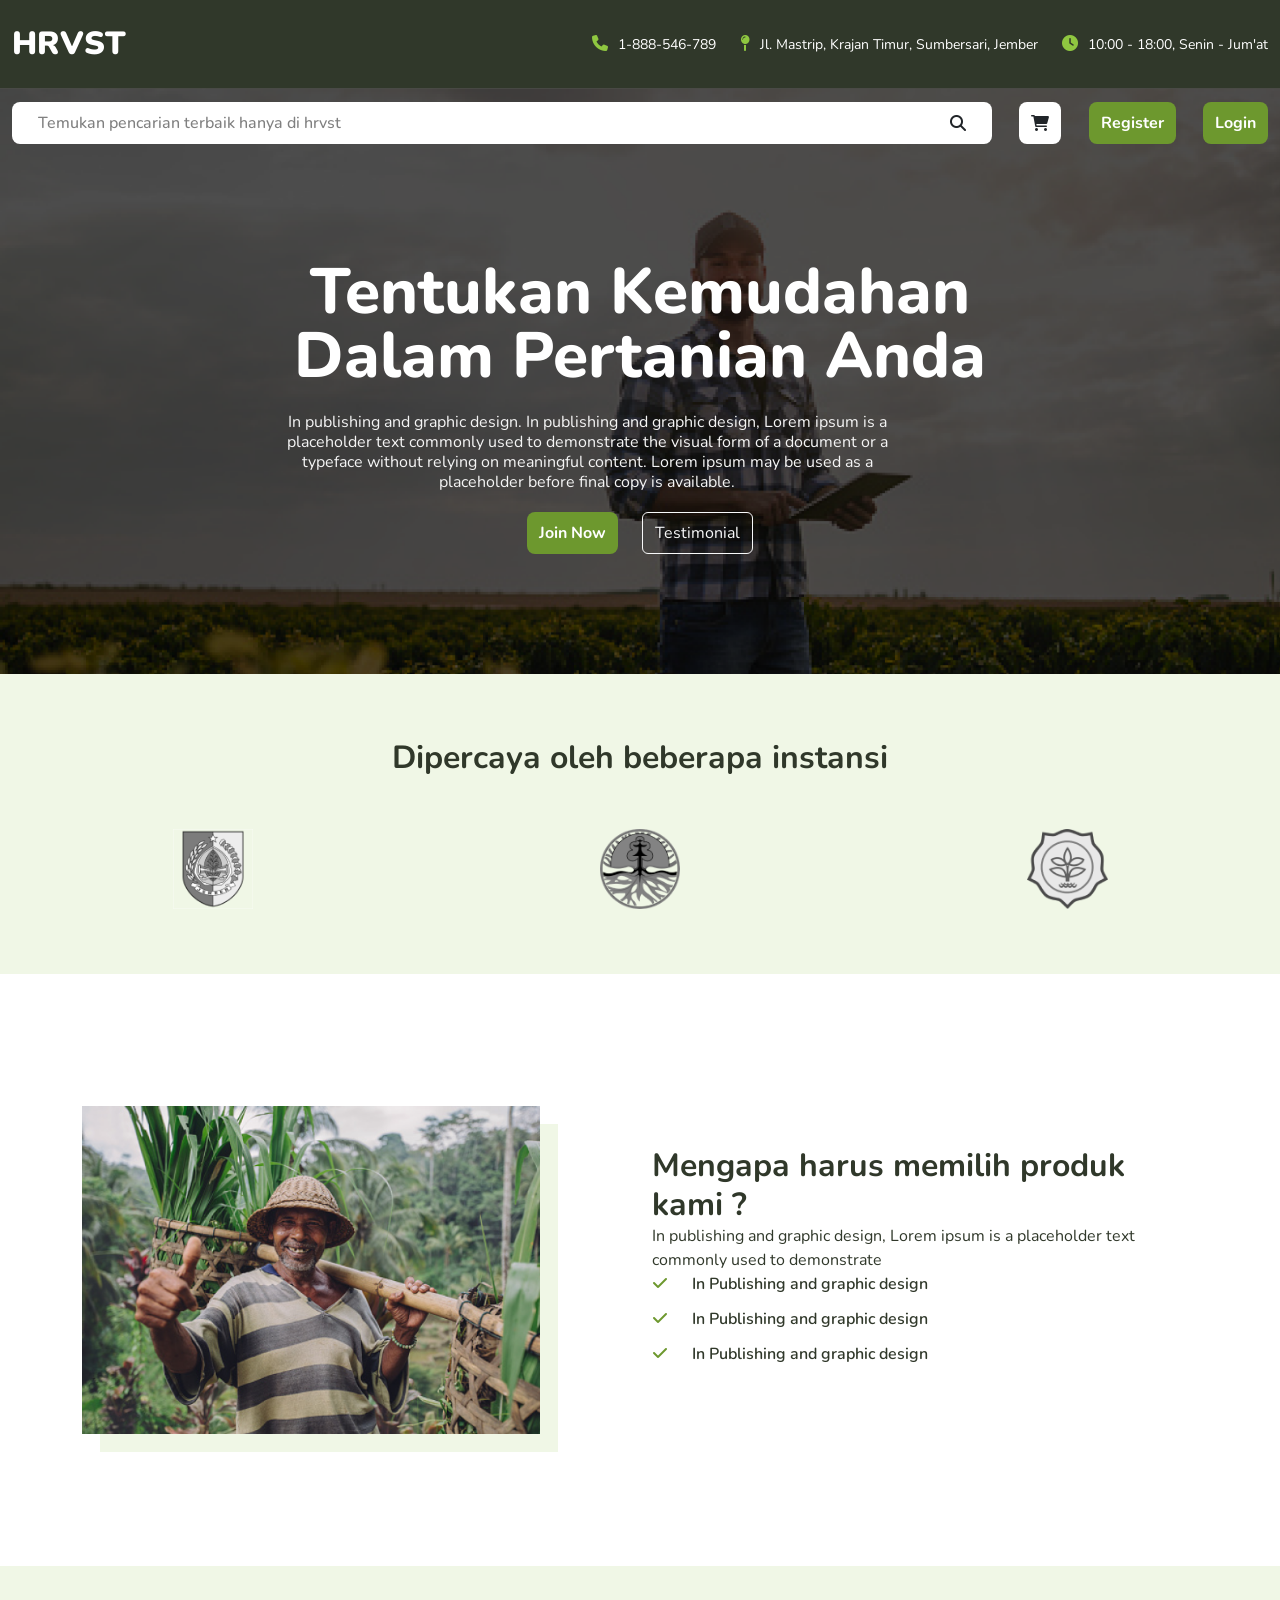
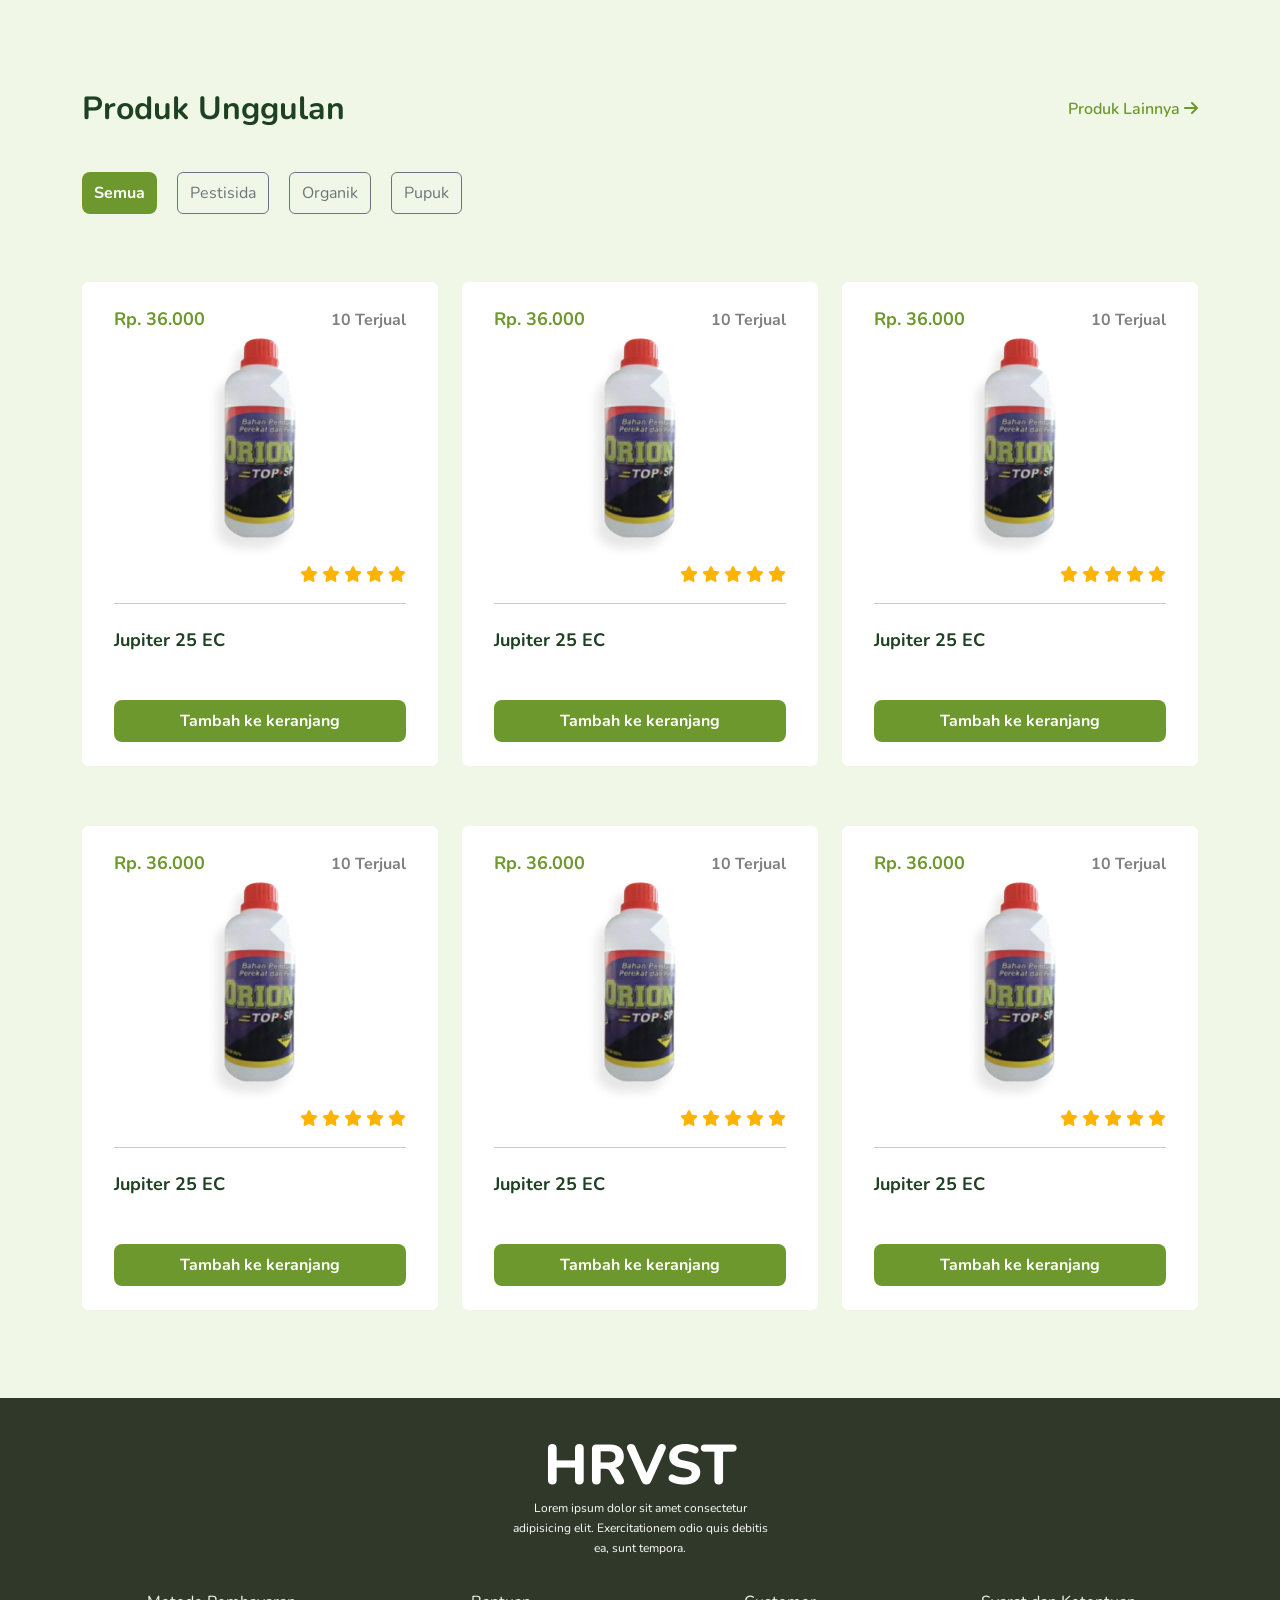
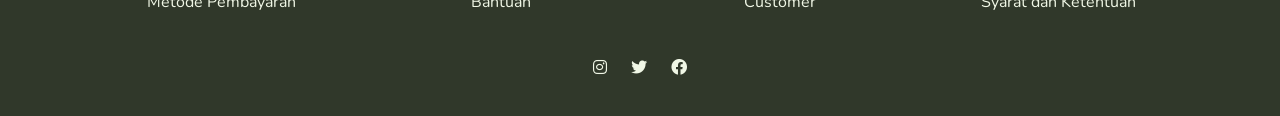
==== commit 3f41acaa: "cicil part 2" ====
--- a/index.html
+++ b/index.html
@@ -141,7 +141,7 @@
                     <div class="col-6">
                         <h2 class="product-title">Produk Unggulan</h2>
                     </div>
-                    <div class="col-6 d-flex align-items-center justify-content-end"><a href="#">
+                    <div class="col-6 d-flex align-items-center justify-content-end"><a href="list-product.html">
                             <span class="text-primary fw-semibold">Produk Lainnya <i
                                     class="fa fa-arrow-right"></i></span>
                         </a></div>
--- a/styles.css
+++ b/styles.css
@@ -0,0 +1,752 @@
+@import url("https://fonts.googleapis.com/css2?family=Nunito:ital,wght@0,400;0,500;0,600;0,700;0,800;0,900;1,300;1,500;1,600;1,700;1,800&display=swap");
+
+:root {
+  --primary-light: #f0f7e6;
+  --primary-darker: #1d4122;
+  --primary: #6d982e;
+  --primary-brighter: #8fc740;
+  --secondary: #d5e022;
+  --secondary-brighter: #a0b021;
+  --dark-primary: #30382a;
+  --grey-primary: #f5f5f5;
+  --grey-darker: #808080;
+  --white: #ffffff;
+  --primary-border: #d6d6d6;
+  --orange: #fdb300;
+}
+
+.text-dark {
+  color: var(--primary-dark);
+}
+.text-primary {
+  color: var(--primary) !important;
+}
+
+.text-base {
+  font-size: 16px;
+  line-height: 20px;
+}
+
+.text-base-bold {
+  font-weight: 700;
+  font-size: 16px;
+  line-height: 20px;
+}
+
+a {
+  text-decoration: none;
+  color: var(--primary-light);
+}
+a:hover {
+  color: var(--primary-darker) !important;
+}
+
+h2 {
+  font-weight: 700;
+}
+
+.h1,
+.h2,
+.h3,
+.h4,
+.h5,
+.h6,
+h1,
+h2,
+h3,
+h4,
+h5,
+p,
+h6 {
+  margin-bottom: 0;
+}
+
+* {
+  margin: 0;
+  padding: 0;
+  box-sizing: border-box;
+}
+
+body {
+  font-family: "Nunito", sans-serif;
+  overflow-y: auto;
+  color: var(--dark-primary);
+  background-color: var(--primary-light);
+}
+
+header {
+  background-color: var(--dark-primary);
+  color: var(--white);
+  padding: 24px 0;
+}
+
+.topbar-alt {
+  height: max-content;
+  margin-bottom: 40px;
+}
+
+.logo {
+  text-align: left;
+  font-size: 32px;
+  font-weight: 900;
+  line-height: 40px;
+}
+.header-info-list {
+  display: flex;
+  flex-direction: row;
+  align-items: center;
+  justify-content: end;
+  gap: 24px;
+}
+.header-info-item > i {
+  color: var(--primary-brighter);
+  margin-right: 6px;
+}
+
+footer {
+  padding: 36px 0;
+  color: var(--white);
+  background-color: var(--dark-primary);
+  text-align: center;
+}
+
+.footer-logo {
+  font-weight: 800;
+  font-size: 56px;
+  line-height: 64px;
+}
+
+.footer-desc {
+  font-size: 12px;
+  line-height: 20px;
+  max-width: 282px;
+  margin: auto;
+  margin-bottom: 32px;
+}
+
+.footer-links {
+  display: grid;
+  grid-template-columns: repeat(4, 1fr);
+  grid-row: 2;
+  font-size: 16px;
+  margin-bottom: 42px;
+}
+
+.footer-social {
+  display: flex;
+  flex-direction: row;
+  align-items: center;
+  justify-content: center;
+  gap: 24px;
+}
+
+.footer-social > i {
+  font-size: 24px;
+}
+
+/* Content */
+#login {
+  background-image: url("./assets/images/login.png");
+  height: 130vh;
+  background-position: center;
+  background-size: cover;
+  position: relative;
+}
+#register {
+  background-image: url("./assets/images/register.png");
+  height: 130vh;
+  background-position: center;
+  background-size: cover;
+  position: relative;
+}
+
+.card {
+  padding: 24px 32px;
+  border: 0;
+}
+.auth-card {
+  padding-bottom: 36px;
+  position: absolute;
+  right: 128px;
+  top: 50%;
+  transform: translate(0, -50%);
+  background-color: transparent;
+  z-index: 1;
+  max-width: 546px;
+  width: 100%;
+}
+
+.auth-card::before {
+  content: "";
+  border-radius: 8px;
+  position: absolute;
+  top: 0;
+  left: 0;
+  width: 100%;
+  height: 100%;
+  opacity: 0.8;
+  background-color: var(--white);
+  z-index: -1;
+}
+
+.card-body {
+  padding: 0;
+}
+
+.card-body > a {
+  color: var(--grey-darker);
+  font-size: 16px;
+  font-weight: 700;
+  line-height: 20px;
+  display: block;
+}
+.card-body > hr {
+  margin: 17px 0;
+}
+.card-title {
+  margin-bottom: 36px;
+  font-size: 32px;
+  font-weight: 700;
+  color: var(--dark-primary);
+}
+
+.form-group {
+  margin-bottom: 32px;
+}
+
+.form-group > label {
+  font-size: 16px;
+  color: var(--dark-primary);
+  margin-bottom: 16px;
+  font-weight: 700;
+  line-height: 20px;
+}
+.form-auth > div > input {
+  background-color: transparent;
+}
+.form-control {
+  border: 0;
+  border-bottom: 2px solid var(--grey-darker);
+  border-radius: 0;
+  padding: 0;
+}
+
+.form-control::placeholder {
+  color: var(--grey-darker);
+  font-size: 16px;
+  font-weight: 700;
+}
+
+.form-control:focus {
+  color: var(--dark-primary);
+  background-color: transparent;
+  border-color: var(--grey-darker);
+  outline: 0;
+  box-shadow: none;
+}
+
+.btn {
+  height: 42px;
+}
+
+.btn-primary {
+  background-color: var(--primary);
+  color: var(--white);
+  border-radius: 8px;
+  font-size: 16px;
+  font-weight: 700;
+  line-height: 20px;
+  border: 0;
+}
+
+.btn-primary:hover {
+  background-color: var(--primary-darker);
+}
+
+.hero {
+  padding: 14px 0 120px;
+  /* height: 120vh; */
+  text-align: center;
+  background-image: url("./assets/images/hero-bg.png");
+  background-size: cover;
+  background-position: top;
+  background-repeat: no-repeat;
+}
+
+.hero-topbar {
+  display: flex;
+  flex-direction: row;
+  justify-content: center;
+  align-items: center;
+}
+.hero-topbar > div {
+  height: 42px;
+  margin-bottom: 116px;
+}
+
+.search-form {
+  display: flex;
+  flex-direction: row;
+  justify-content: center;
+  align-items: center;
+  background-color: var(--white);
+  height: 42px;
+  border-radius: 8px;
+  padding: 0 26px;
+  width: 78%;
+}
+.search-form span {
+  display: flex;
+  align-items: center;
+  justify-content: center;
+}
+
+.search-input {
+  border: 0;
+  box-shadow: none;
+}
+
+.search-input::placeholder {
+  font-weight: 500;
+}
+.avatar-dropdown {
+  color: var(--primary-darker);
+  background-color: var(--white);
+  width: 42px;
+  display: inline-flex;
+  justify-content: center;
+  align-items: center;
+  border-radius: 50px;
+  cursor: pointer;
+  height: 42px;
+}
+.cart-icon {
+  background-color: var(--white);
+  width: 42px;
+  display: inline-flex;
+  justify-content: center;
+  align-items: center;
+  border-radius: 8px;
+  cursor: pointer;
+  height: 42px;
+}
+
+.hero-content {
+  max-width: 774px;
+  margin: auto;
+}
+.hero-content > div > h1 {
+  margin: auto;
+  font-size: 64px;
+  font-weight: 800;
+  line-height: 64px;
+  color: var(--white);
+  margin-bottom: 24px;
+}
+.hero-content > div > p {
+  margin: auto;
+  margin: 20px;
+  max-width: 604px;
+  font-size: 16px;
+  line-height: 20px;
+  font-weight: 400;
+  color: var(--grey-primary);
+}
+.sponsored {
+  height: 300px;
+  padding: 46px;
+  display: flex;
+  align-items: center;
+}
+
+.sponsored-img {
+  height: 80px;
+  width: auto;
+}
+
+.text-title-h2 {
+  font-size: 32px;
+  font-weight: 700;
+  margin-bottom: 52px;
+}
+
+.why-choose-us {
+  background-color: var(--white);
+  padding: 132px 0;
+}
+
+.section-photo {
+  width: 458px;
+  height: 328px;
+  margin-bottom: 0;
+  display: block;
+  position: relative;
+}
+
+.img-wrapper {
+  position: relative;
+  width: 458px;
+  height: 100%;
+}
+.img-wrapper::before {
+  content: "";
+  background-color: var(--primary-light);
+  /* inset: 0; */
+  bottom: -18px;
+  right: -18px;
+  width: 100%;
+  height: 100%;
+  display: block;
+  z-index: 0;
+  position: absolute;
+}
+
+.why-choose-us-list {
+  list-style: none;
+  padding: 0%;
+}
+
+.product-home {
+  color: var(--primary-darker);
+  padding: 80px 0;
+}
+
+.product-title {
+  margin: 44px 0;
+}
+.product-price {
+  color: var(--primary);
+  font-weight: 700;
+  font-size: 18px;
+}
+.product-sale {
+  color: var(--grey-darker);
+  font-weight: 700;
+}
+.product-rating {
+  color: var(--orange);
+}
+.product-image {
+  text-align: center;
+}
+.list-category {
+  list-style: none;
+  padding: 0;
+}
+
+.list-category > li {
+  display: inline-block;
+  margin-right: 20px;
+}
+.product-image > img {
+  height: 230px;
+  width: auto;
+}
+.product-card {
+  margin: 52px 0 8px;
+}
+.product-name {
+  font-size: 18px;
+  font-weight: 700;
+  height: 60px;
+  margin: 10px 0;
+}
+
+.header-topbar {
+  display: flex;
+  flex-direction: row;
+  justify-content: center;
+  align-items: center;
+}
+
+.all-product {
+  padding: 0 0 80px;
+}
+.btn-primary:active {
+  border: 0;
+  background-color: var(--primary-darker) !important;
+}
+
+.page-item {
+  border: 0 !important;
+  filter: drop-shadow(-3px 5px 8px rgba(0, 0, 0, 0.1));
+  margin: 0 10px;
+}
+.page-link {
+  color: var(--primary);
+  font-size: 18px;
+}
+
+.page-link:hover {
+  color: var(--primary-darker);
+}
+
+.page-link:focus {
+  box-shadow: none;
+}
+
+.active > .page-link {
+  background-color: var(--primary);
+  color: var(--white);
+  border: 0;
+}
+.page-link:focus {
+  color: var(--primary-darker);
+}
+.detail-product {
+  padding: 36px;
+}
+.detail-product-description > p {
+  max-height: 142px;
+  padding-right: 6px;
+  overflow-y: scroll;
+}
+
+.detail-product-image {
+  width: 258px;
+  height: 506px;
+}
+
+.qty-detail-product > div > * {
+  filter: drop-shadow(-3px 5px 8px rgba(0, 0, 0, 0.1));
+  margin: 0 10px;
+  height: 36px;
+  width: 36px;
+}
+
+.detail-product-title {
+  font-size: 32px;
+  font-weight: 700;
+  margin-bottom: 20px;
+}
+.detail-product-price {
+  font-size: 32px;
+  font-weight: 500;
+  color: var(--dark-primary);
+  /* margin-bottom: 20px; */
+}
+
+.detail-product-image-indicator {
+  height: 106px;
+  width: 106px;
+  margin: 16px 16px 40px;
+  filter: drop-shadow(-3px 5px 8px rgba(0, 0, 0, 0.1));
+  padding: 4px;
+  border-radius: 8px;
+  background-color: var(--white);
+}
+
+.detail-product-image-indicator > img {
+  height: 100%;
+  width: 100%;
+  object-fit:contain;
+}
+
+.checkout-title {
+  font-size: 24px;
+  font-weight: 700;
+  margin-bottom: 10px;
+  color: var(--grey-darker);
+}
+
+.checkout-total-price {
+  font-size: 32px;
+  font-weight: 700;
+  margin-bottom: 20px;
+  color: var(--dark-primary);
+}
+
+.btn-remove-item {
+  text-align: end;
+  position: absolute;
+  top: 12px;
+  cursor: pointer;
+  right: 12px;
+}
+input[type="file"] {
+  width: 350px;
+  max-width: 100%;
+  color: #444;
+  padding: 5px;
+  background: #fff;
+  border-radius: 8px 0 0 0;
+}
+.relative {
+  position: relative;
+}
+
+.total-qty {
+  margin-left: auto;
+}
+.total-qty > p {
+  font-size: 1.125rem;
+  font-weight: 700;
+}
+.payment-total-price {
+  font-size: 38px;
+  margin-bottom: 20px;
+  font-weight: 700;
+}
+.cc-bank {
+  font-weight: 700;
+}
+.cc-number {
+  font-size: 32px;
+  font-weight: 700;
+}
+
+.cc-user {
+  font-size: 18px;
+  font-weight: 700;
+}
+.payment-status-title {
+  font-size: 24px;
+  margin-bottom: 12px;
+  font-weight: 700;
+  color: var(--grey-darker);
+}
+.payment-status {
+  font-size: 32px;
+  font-weight: 700;
+  margin-bottom: 60px;
+}
+.list-order-status {
+  font-weight: 700;
+  color: var(--grey-darker);
+  font-size: 18px;
+}
+
+.list-order-button {
+  font-weight: 700;
+  color: var(--primary);
+  font-size: 18px;
+}
+.product-image-sm {
+  text-align: center;
+  margin-top: 8px;
+}
+.product-image-sm > img {
+  height: 106px;
+}
+.product-rating-sm {
+  color: var(--orange);
+  font-size: 12px;
+}
+
+.product-name-sm {
+  font-size: 18px;
+  font-weight: 700;
+  margin: 10px 0 28px;
+}
+.vertical-line {
+  height: 63px;
+  width: 4px;
+  display: block;
+  background-color: var(--grey-darker);
+  margin: 0px 6px;
+  border-radius: 30px;
+}
+.card-tracking {
+  padding-left: 62px;
+}
+.tracking-info > h3 {
+  font-size: 18px;
+  font-weight: 700;
+  margin-bottom: 4px;
+}
+
+.tracking-info > p {
+  font-size: 14px;
+  font-weight: 400;
+  margin-bottom: 4px;
+}
+.active {
+  color: var(--primary);
+}
+/* EndContent */
+
+/* Mobile */
+@media (max-width: 991.98px) {
+  .sm-hidden {
+    display: none !important;
+  }
+
+  .text-qty {
+    text-align: left;
+  }
+
+  .logo {
+    /* text-align: center; */
+  }
+
+  .header-info-list {
+    display: none;
+  }
+
+  .header-info-item > span {
+    font-size: 12px;
+    justify-content: center;
+  }
+
+  .footer-logo {
+    font-size: 32px;
+  }
+
+  .footer-links {
+    grid-template-columns: 1fr 1fr;
+  }
+  .auth-card {
+    right: 50%;
+    transform: translate(50%, -50%);
+  }
+  .img-wrapper {
+    width: 100%;
+  }
+  .section-photo {
+    margin: 48px 0;
+    width: 100%;
+    height: auto;
+  }
+
+  .product-home {
+    padding: 80px 36px;
+  }
+  .search-form {
+    width: 100%;
+  }
+  .total-qty {
+    margin-left: 0;
+  }
+  .total-qty > p {
+    text-align: start;
+  }
+}
+
+/* Desktop */
+@media (min-width: 992px) {
+  .lg-hidden {
+    display: none;
+  }
+
+  .text-qty {
+    text-align: left;
+  }
+  .header {
+    padding: 26px 0;
+  }
+  .logo {
+    /* text-align: center; */
+  }
+  .total-qty > p {
+    text-align: center;
+  }
+  .header-info-item > span {
+    font-size: 14px;
+    justify-content: center;
+  }
+
+  .auth-card {
+    right: 50%;
+    transform: translate(50%, -50%);
+  }
+}
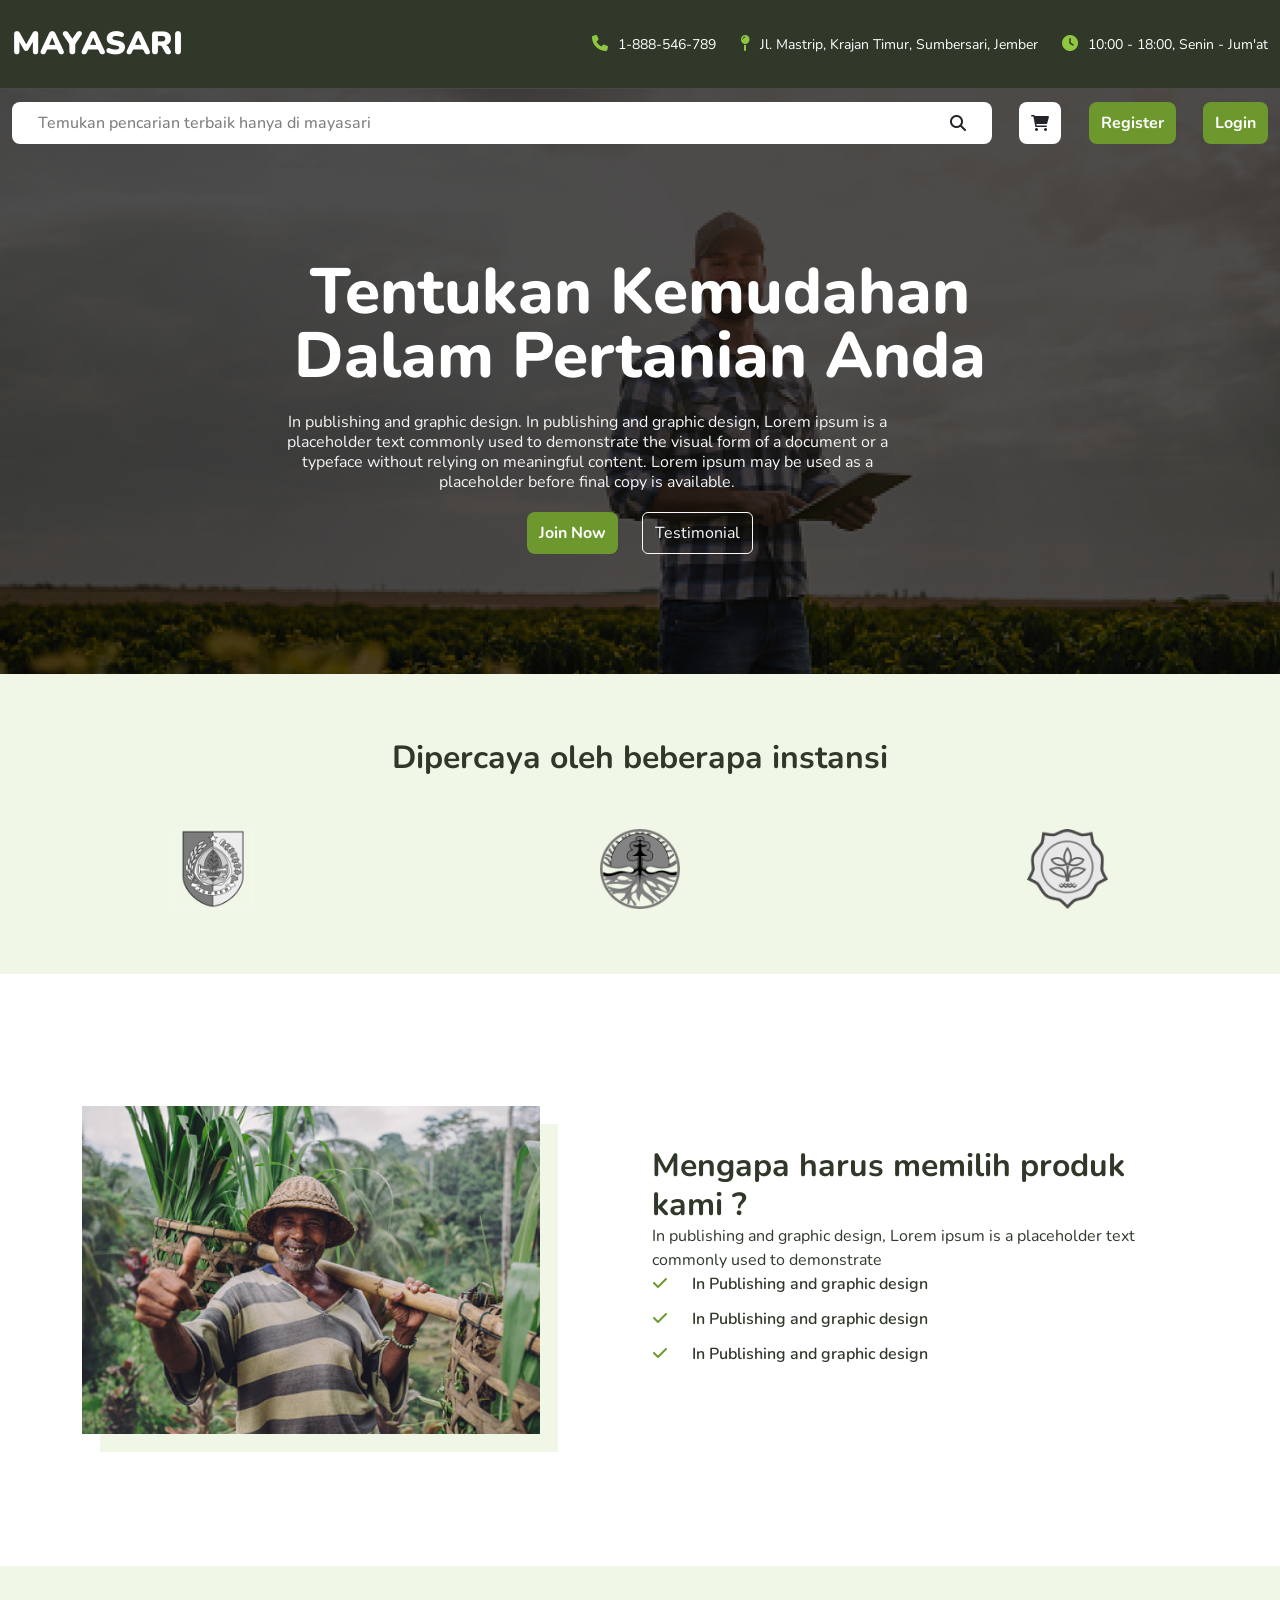
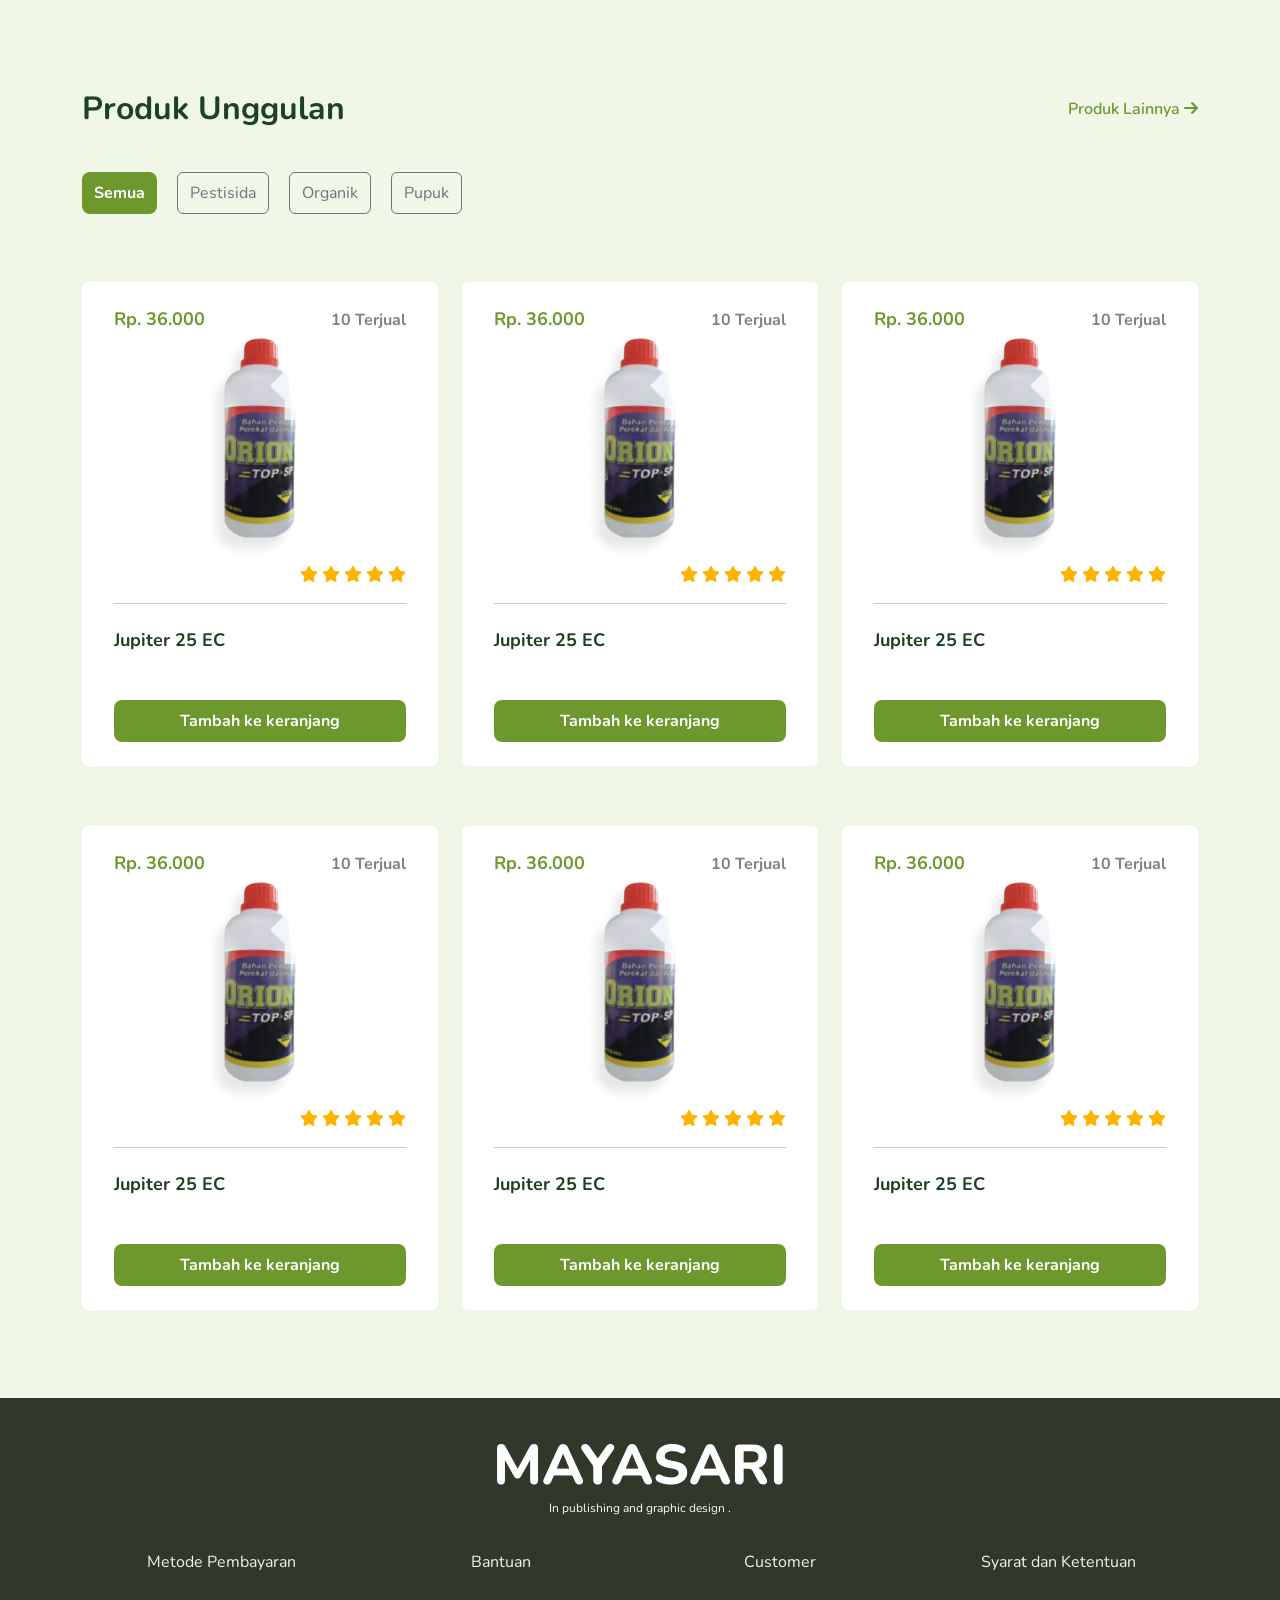
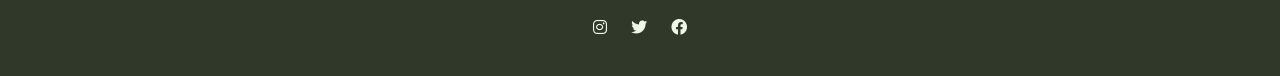
==== commit 3d321f72: "cicil part 3" ====
--- a/index.html
+++ b/index.html
@@ -22,7 +22,7 @@
         <div class="container-fluid mx-auto">
             <div class="topbar row align-items-center justify-content-between">
                 <div class="col-lg-4 col-4 ">
-                    <div class="logo">HRVST</div>
+                    <div class="logo">MAYASARI</div>
                 </div>
                 <div class="col-lg-8  header-info-list">
                     <div class="header-info-item">
@@ -53,7 +53,7 @@
                     <div class="col-lg-12 d-flex justify-content-between">
                         <div class=" search-form">
                             <input type="text" name="search" id="search" class="search-input form-control"
-                                placeholder="Temukan pencarian terbaik hanya di hrvst">
+                                placeholder="Temukan pencarian terbaik hanya di mayasari">
                             <span class="text-dark">
                                 <i class="fa fa-search"></i>
                             </span>
@@ -298,10 +298,8 @@
     <footer id="footer">
         <div class="container">
             <div class="row">
-                <h3 class="footer-logo">HRVST</h3>
-                <p class="footer-desc">Lorem ipsum dolor sit amet consectetur adipisicing elit. Exercitationem odio quis
-                    debitis ea, sunt
-                    tempora.</p>
+                <h3 class="footer-logo">MAYASARI</h3>
+                <p class="footer-desc">In publishing and graphic design .</p>
                 <div class="footer-links">
                     <a class="footer-link-item" href="#">Metode Pembayaran</a>
                     <a class="footer-link-item" href="#">Bantuan</a>
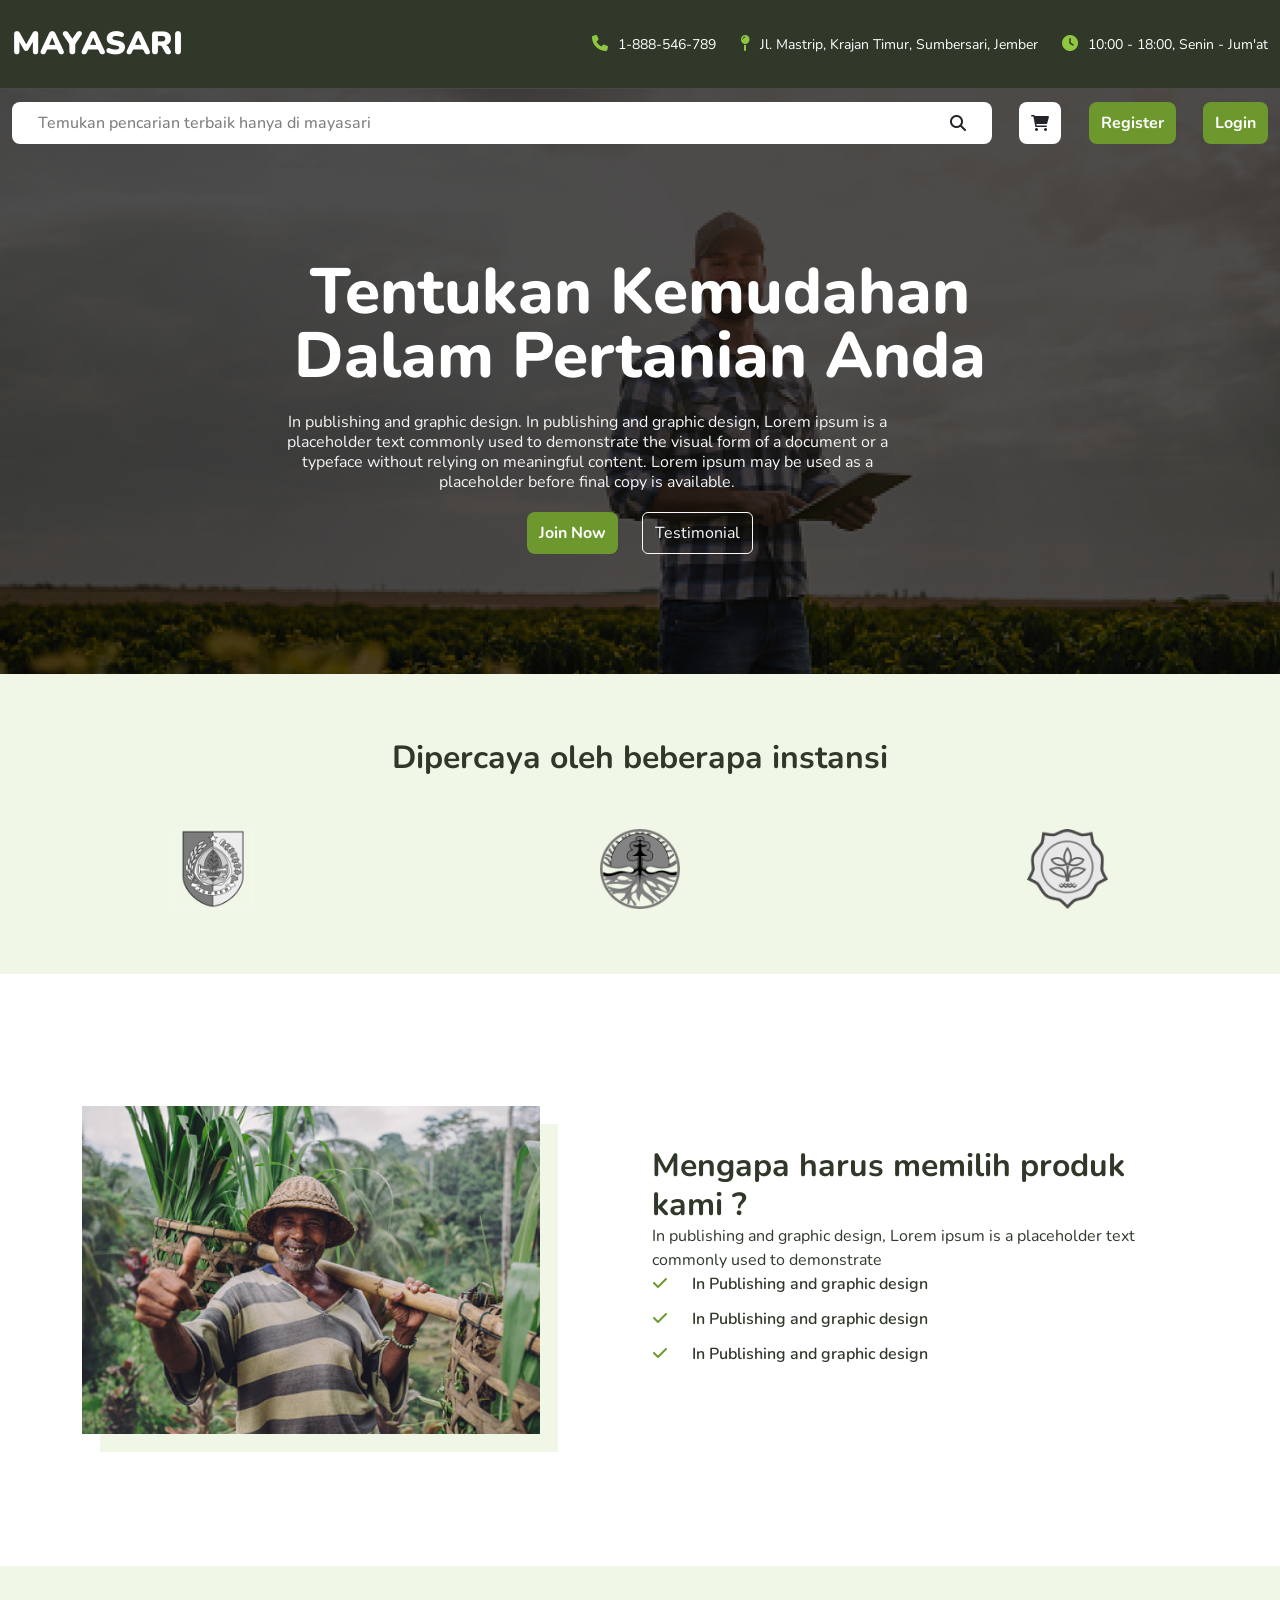
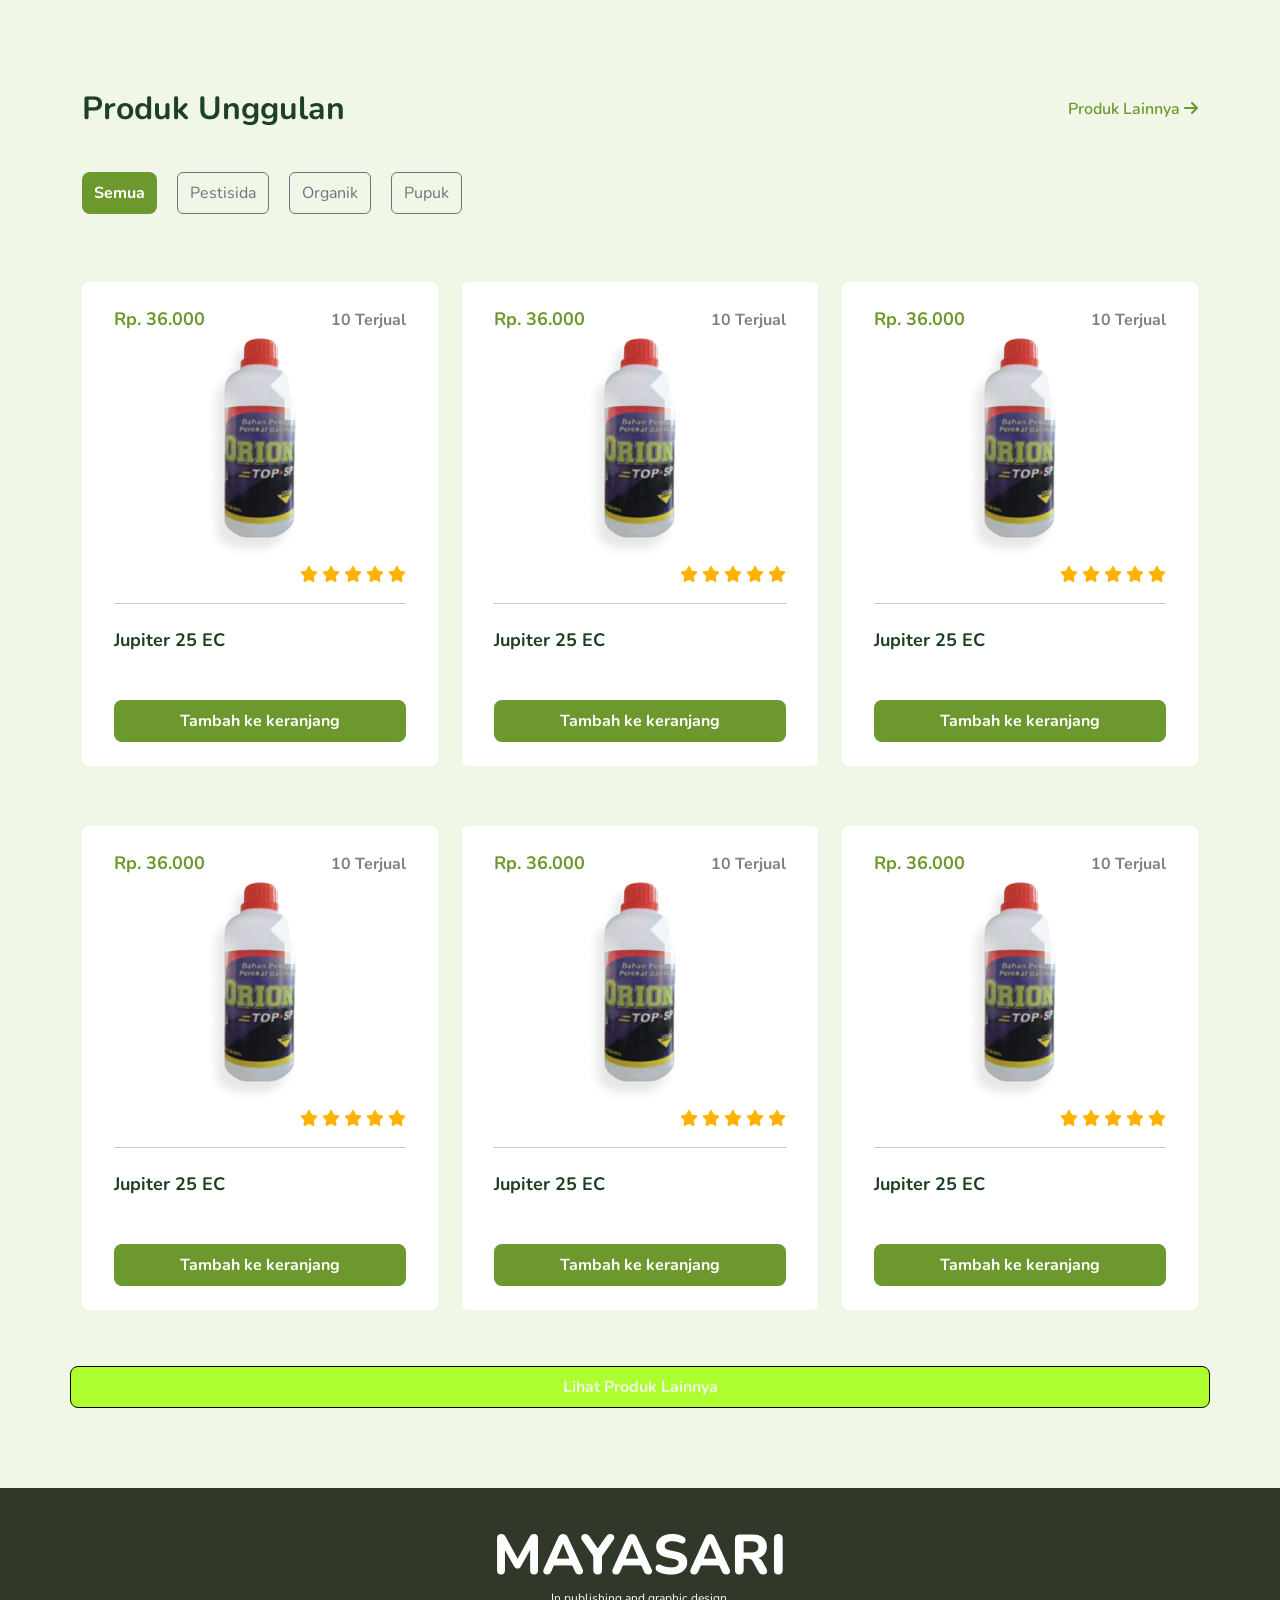
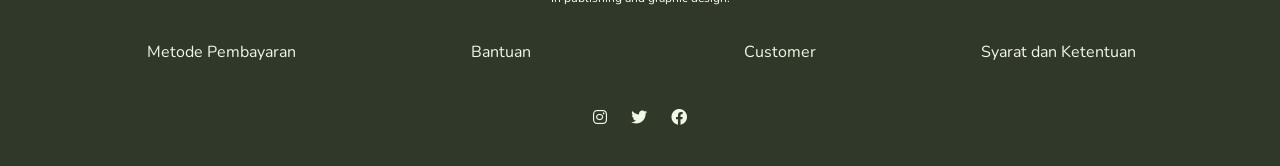
==== commit 159e7b67: "part 4" ====
--- a/index.html
+++ b/index.html
@@ -61,8 +61,8 @@
                         <span class="cart-icon text-dark sm-hidden">
                             <i class="fa fa-shopping-cart"></i>
                         </span>
-                        <button class="btn btn-primary sm-hidden">Register</button>
-                        <button class="btn btn-primary sm-hidden">Login</button>
+                        <a href="register.html"><button class="btn btn-primary sm-hidden">Register</button></a>
+                        <a href="login.html"><button class="btn btn-primary sm-hidden">Login</button></a>
                     </div>
                 </div>
                 <div class="row hero-content">
@@ -270,27 +270,28 @@
                             <button class="btn btn-primary">Tambah ke keranjang</button>
                         </div>
                     </div>
-                    <div class="col-lg-4 col-12">
-                        <div class="card product-card">
-                            <div class="d-flex justify-content-between align-items-center">
-                                <div class="product-price">Rp. 36.000</div>
-                                <div class="product-sale">10 Terjual</div>
-                            </div>
-                            <div class="product-image">
-                                <img src="./assets/images/item-1.png" alt="product 1">
-                            </div>
-                            <div class="product-rating text-end">
-                                <i class="fa fa-star"></i>
-                                <i class="fa fa-star"></i>
-                                <i class="fa fa-star"></i>
-                                <i class="fa fa-star"></i>
-                                <i class="fa fa-star"></i>
-                            </div>
-                            <hr>
-                            <h4 class="product-name">Jupiter 25 EC</h4>
-                            <button class="btn btn-primary">Tambah ke keranjang</button>
-                        </div>
-                    </div>
+                    <div class="col-lg-4 col-12 pb-5">
+                        <div class="card product-card">
+                            <div class="d-flex justify-content-between align-items-center">
+                                <div class="product-price">Rp. 36.000</div>
+                                <div class="product-sale">10 Terjual</div>
+                            </div>
+                            <div class="product-image">
+                                <img src="./assets/images/item-1.png" alt="product 1">
+                            </div>
+                            <div class="product-rating text-end">
+                                <i class="fa fa-star"></i>
+                                <i class="fa fa-star"></i>
+                                <i class="fa fa-star"></i>
+                                <i class="fa fa-star"></i>
+                                <i class="fa fa-star"></i>
+                            </div>
+                            <hr>
+                            <h4 class="product-name">Jupiter 25 EC</h4>
+                            <button class="btn btn-primary">Tambah ke keranjang</button>
+                        </div>
+                    </div>
+                    <button class="btn btn-cst1"><a href="list-product.html">Lihat Produk Lainnya</a></button>
                 </div>
             </div>
         </section>
@@ -299,7 +300,7 @@
         <div class="container">
             <div class="row">
                 <h3 class="footer-logo">MAYASARI</h3>
-                <p class="footer-desc">In publishing and graphic design .</p>
+                <p class="footer-desc">In publishing and graphic design.</p>
                 <div class="footer-links">
                     <a class="footer-link-item" href="#">Metode Pembayaran</a>
                     <a class="footer-link-item" href="#">Bantuan</a>
--- a/styles.css
+++ b/styles.css
@@ -263,6 +263,19 @@
   background-color: var(--primary-darker);
 }
 
+.btn-cst1{
+  background-color:greenyellow;
+  color:chocolate;
+  border-radius: 8px;
+  font-size: 16px;
+  font-weight: 700;
+  line-height: 20px;
+  border: 5;
+  border-color: black;
+}
+.btn-cst1:hover{
+  background-color:#184a19;
+}
 .hero {
   padding: 14px 0 120px;
   /* height: 120vh; */
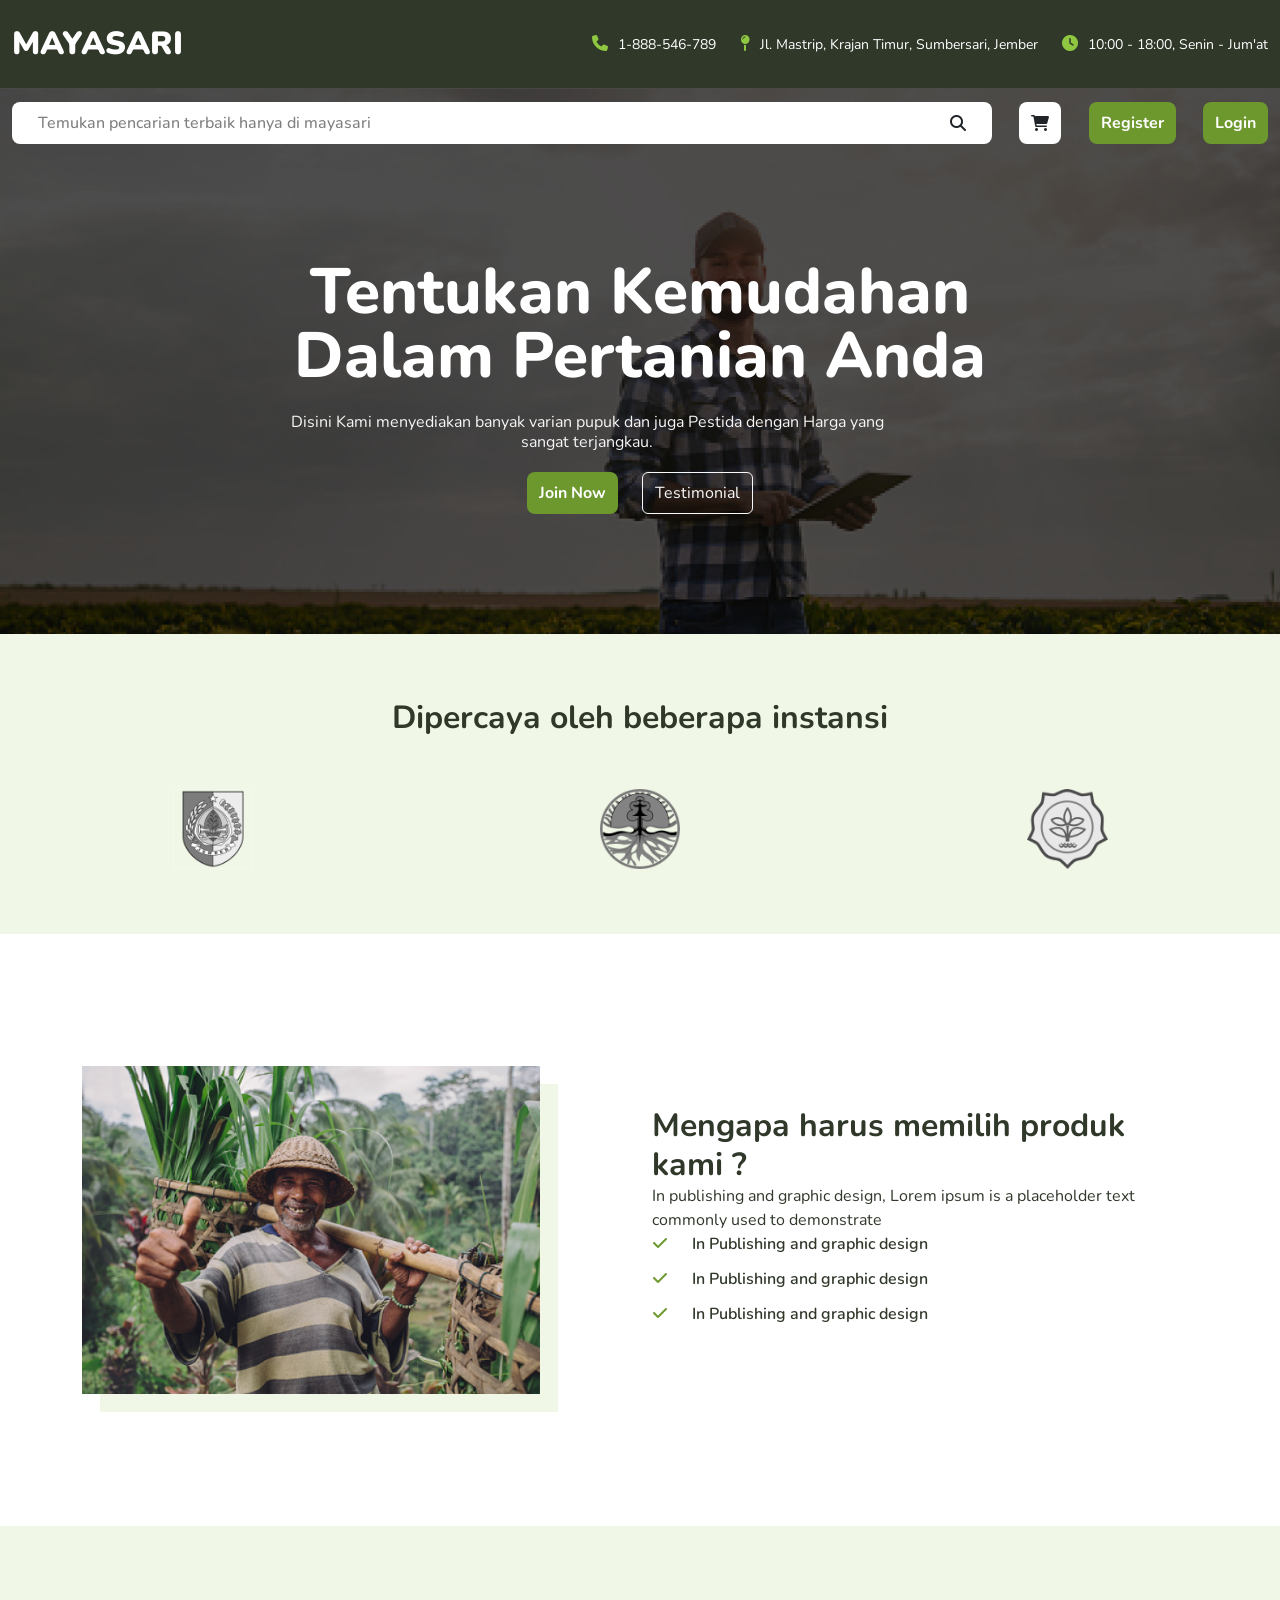
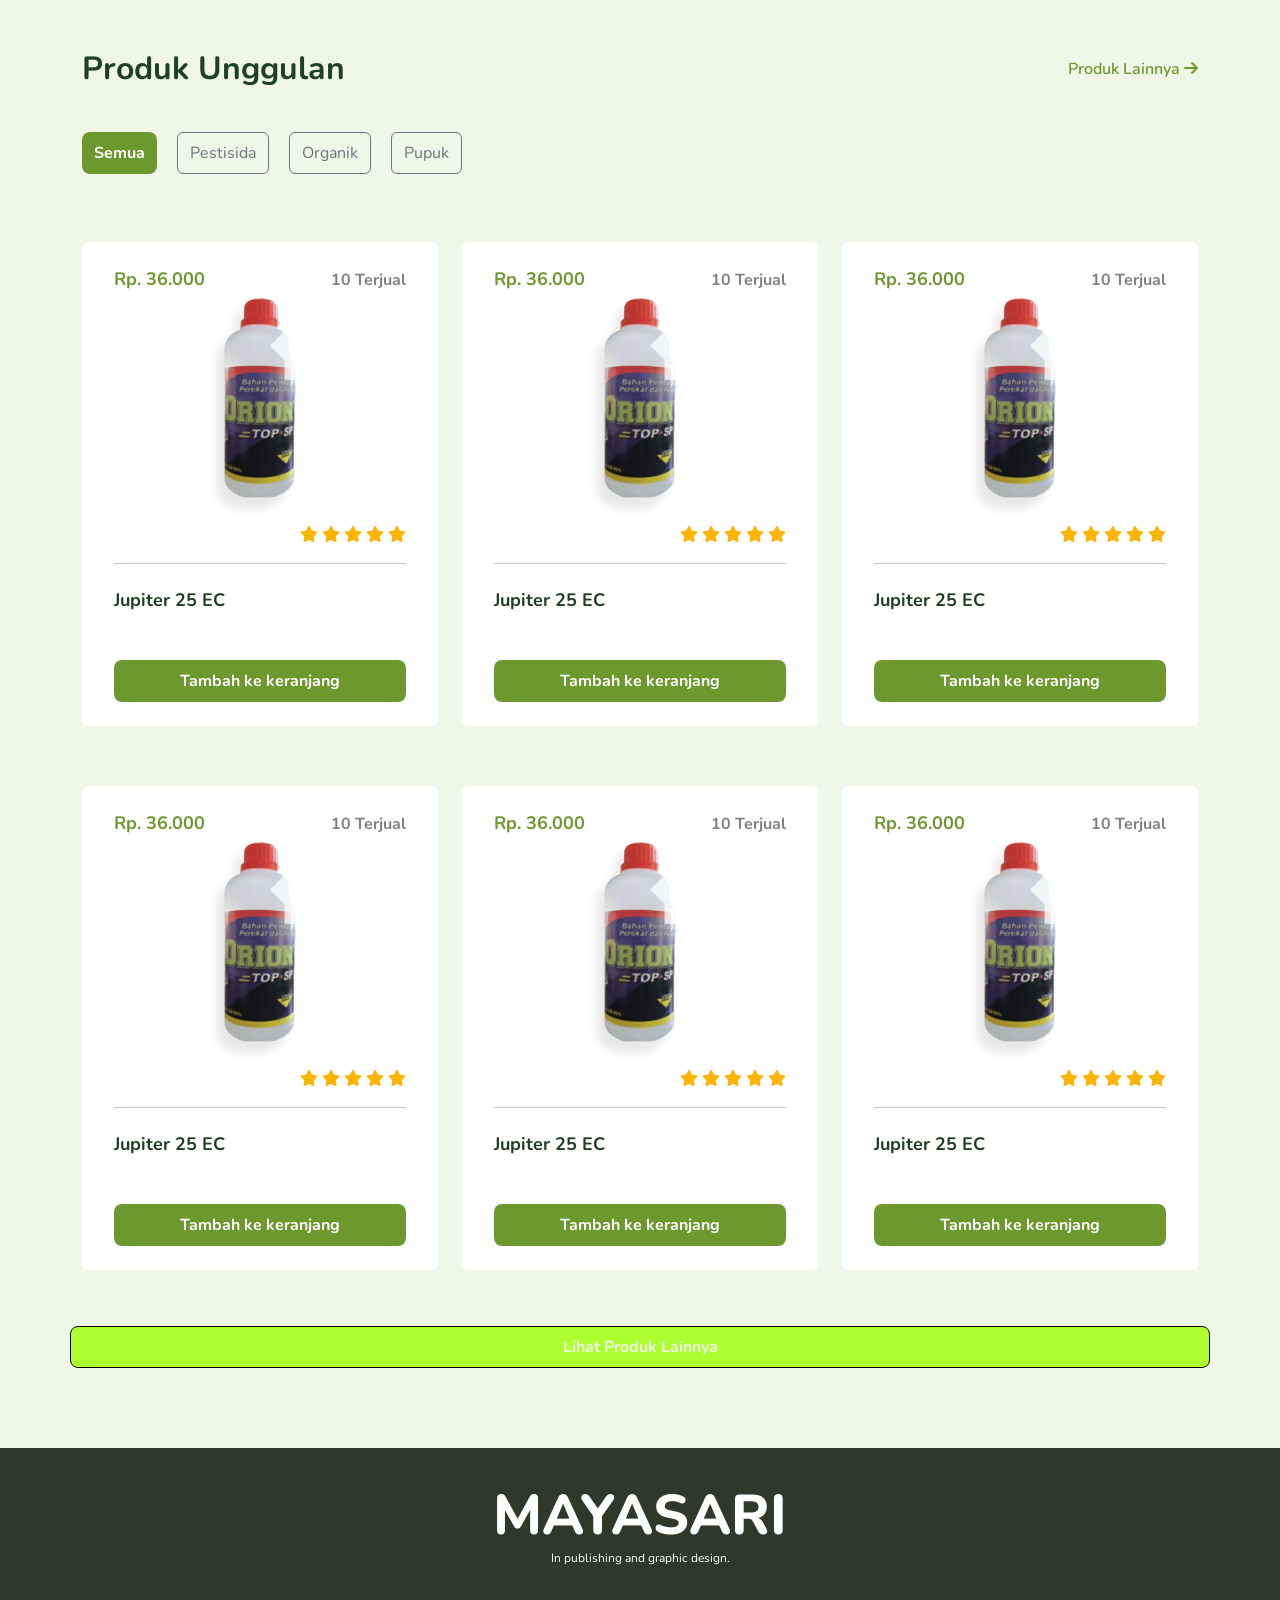
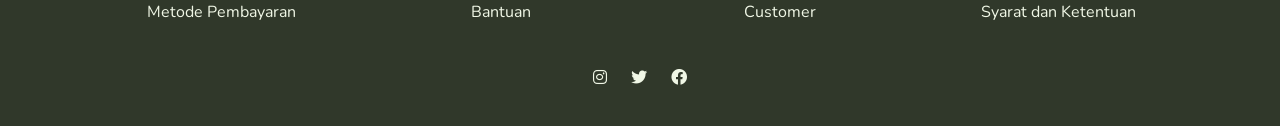
==== commit 5fc1c150: "blom selese" ====
--- a/index.html
+++ b/index.html
@@ -68,10 +68,7 @@
                 <div class="row hero-content">
                     <div class="col">
                         <h1>Tentukan Kemudahan Dalam Pertanian Anda</h1>
-                        <p>In publishing and graphic design. In publishing and graphic design, Lorem ipsum is a
-                            placeholder text commonly used to demonstrate the visual form of a document or a
-                            typeface without relying on meaningful content. Lorem ipsum may be used as a placeholder
-                            before final copy is available.</p>
+                        <p>Disini Kami menyediakan banyak varian pupuk dan juga Pestida dengan Harga yang sangat terjangkau.</p>
                         <div class="d-flex justify-content-center gap-4">
                             <button class="btn btn-primary">Join Now</button>
                             <button class="btn btn-outline-light">Testimonial</button>
